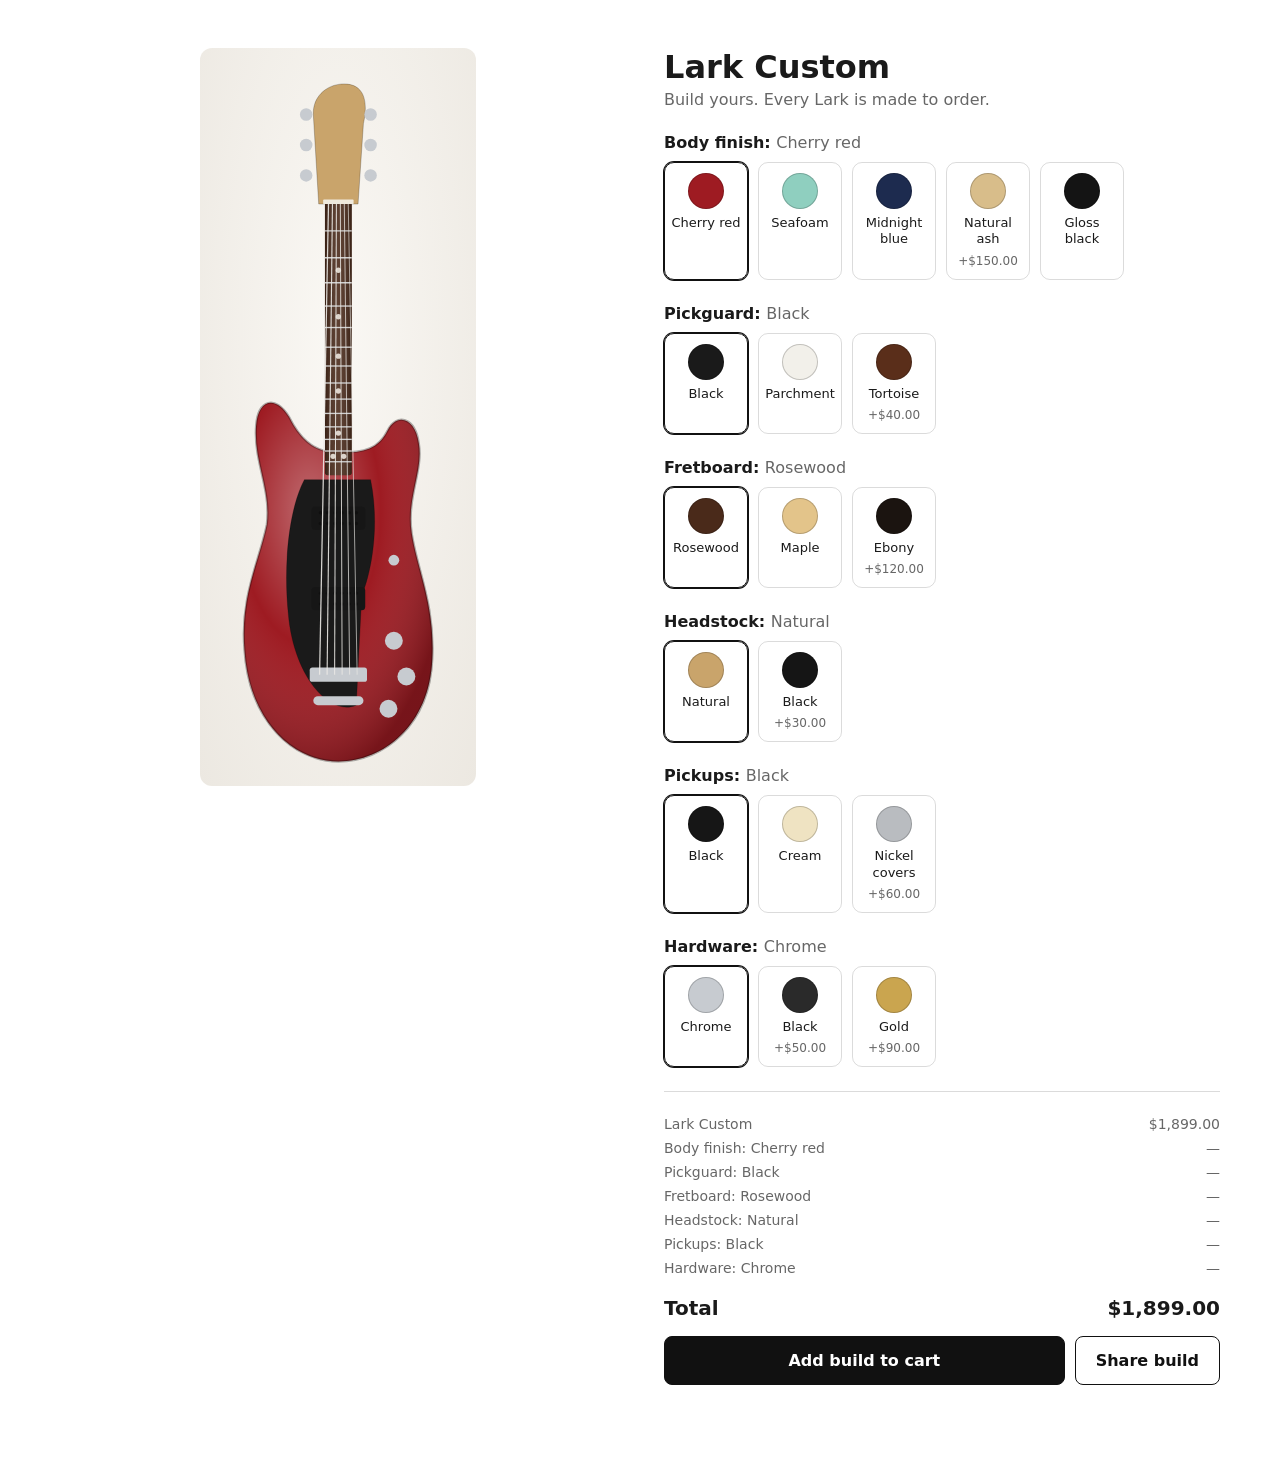
==== demo/index.html @ 150dc796 "Add Shopify custom guitar configurator section and demo Theme section with live preview, option upch" ====
<!doctype html>
<html lang="en"><head><meta charset="utf-8"><meta name="viewport" content="width=device-width, initial-scale=1">
<title>Guitar Configurator Demo</title>
<style>body{margin:0;background:#fff;color:#1a1a1a;font-family:system-ui,-apple-system,"Segoe UI",sans-serif}h2{font-size:32px}
.gc {
  --gc-text: inherit;
  --gc-muted: rgba(0, 0, 0, 0.6);
  --gc-border: rgba(0, 0, 0, 0.14);
  --gc-accent: #111;
  --gc-stage-bg: radial-gradient(ellipse at 50% 40%, #faf8f4 0%, #ece8e1 100%);
  display: grid;
  grid-template-columns: minmax(0, 1fr) minmax(0, 1fr);
  gap: 48px;
  max-width: 1200px;
  margin: 0 auto;
  padding: 48px 20px;
  color: var(--gc-text);
  box-sizing: border-box;
}
.gc *, .gc *::before, .gc *::after { box-sizing: border-box; }

/* Preview */
.gc-preview { position: sticky; top: 24px; align-self: start; }
.gc-stage {
  position: relative;
  aspect-ratio: 3 / 8;
  max-height: 82vh;
  margin: 0 auto;
  background: var(--gc-stage-bg);
  border-radius: 12px;
  overflow: hidden;
}
.gc-stage > .gc-svg,
.gc-stage > .gc-base,
.gc-layers,
.gc-layers img {
  position: absolute;
  inset: 0;
  width: 100%;
  height: 100%;
}
.gc-stage > .gc-svg { padding: 4% 0; }
.gc-stage > .gc-base, .gc-layers img { object-fit: contain; }
.gc-svg [data-slot] { transition: fill 0.25s ease; }

/* Options */
.gc-title { margin: 0 0 4px; }
.gc-subtitle { margin: 0 0 24px; color: var(--gc-muted); }
.gc-group { border: 0; padding: 0; margin: 0 0 24px; }
.gc-group-name { font-weight: 600; margin-bottom: 10px; padding: 0; }
.gc-group-current { font-weight: 400; color: var(--gc-muted); }
.gc-choices { display: flex; flex-wrap: wrap; gap: 10px; }
.gc-choice {
  display: flex;
  flex-direction: column;
  align-items: center;
  gap: 6px;
  width: 84px;
  padding: 10px 6px;
  border: 1px solid var(--gc-border);
  border-radius: 10px;
  cursor: pointer;
  text-align: center;
  font-size: 13px;
  line-height: 1.25;
  transition: border-color 0.15s, box-shadow 0.15s;
}
.gc-choice:hover { border-color: rgba(0, 0, 0, 0.35); }
.gc-choice:has(input:checked) { border-color: var(--gc-accent); box-shadow: 0 0 0 1px var(--gc-accent); }
.gc-choice:has(input:focus-visible) { outline: 2px solid var(--gc-accent); outline-offset: 2px; }
.gc-swatch {
  width: 36px;
  height: 36px;
  border-radius: 50%;
  border: 1px solid rgba(0, 0, 0, 0.2);
  background-size: cover;
  background-position: center;
}
.gc-swatch--empty { display: none; }
.gc-choice-price { color: var(--gc-muted); font-size: 12px; }
.gc-visually-hidden {
  position: absolute !important;
  width: 1px; height: 1px;
  overflow: hidden;
  clip: rect(0 0 0 0);
  white-space: nowrap;
}

/* Summary */
.gc-summary { border-top: 1px solid var(--gc-border); padding-top: 20px; margin-top: 8px; }
.gc-summary ul { list-style: none; margin: 0 0 16px; padding: 0; font-size: 14px; }
.gc-summary li { display: flex; justify-content: space-between; gap: 12px; padding: 4px 0; color: var(--gc-muted); }
.gc-total { display: flex; justify-content: space-between; font-size: 20px; font-weight: 600; margin-bottom: 16px; }
.gc-actions { display: flex; gap: 10px; flex-wrap: wrap; }
.gc-actions .button { flex: 1 1 auto; }
.gc-btn {
  flex: 1 1 auto;
  padding: 14px 20px;
  border-radius: 8px;
  border: 1px solid var(--gc-accent);
  background: var(--gc-accent);
  color: #fff;
  font: inherit;
  font-weight: 600;
  cursor: pointer;
}
.gc-btn[disabled] { opacity: 0.5; cursor: not-allowed; }
.gc-btn--secondary { flex: 0 0 auto; background: transparent; color: var(--gc-accent); }
.gc-message { min-height: 1.4em; margin: 12px 0 0; font-size: 14px; color: var(--gc-muted); }
.gc-message--error { color: #b00020; }

@media (max-width: 800px) {
  .gc { grid-template-columns: 1fr; gap: 24px; padding: 24px 16px; }
  .gc-preview { position: static; }
  .gc-stage { max-height: 55vh; }
  .gc-choice { width: calc(25% - 8px); min-width: 72px; }
}
</style></head><body>
<section class="gc" data-guitar-configurator data-demo>
  <div class="gc-preview"><div class="gc-stage" data-gc-stage><div class="gc-layers" data-gc-layers></div></div></div>
  <div class="gc-panel">
    <h2 class="gc-title">Lark Custom</h2>
    <p class="gc-subtitle">Build yours. Every Lark is made to order.</p>
    <div data-gc-options></div>
    <div class="gc-summary">
      <ul data-gc-summary></ul>
      <div class="gc-total"><span>Total</span><span data-gc-total></span></div>
      <div class="gc-actions"><button type="button" class="gc-btn" data-gc-add>Add build to cart</button>
      <button type="button" class="gc-btn gc-btn--secondary" data-gc-share>Share build</button></div>
      <p class="gc-message" data-gc-message role="status" aria-live="polite"></p>
    </div>
  </div>
  <script type="application/json" data-configurator-config>{"sectionId":"demo","currency":"USD","locale":"en-US","baseImage":false,"product":{"title":"Lark Custom","variantId":1,"price":189900},"choices":[{"group":"Body finish","slot":"body","label":"Cherry red","swatch":"#9e1b22","thumb":null,"image":null,"upchargeVariantId":null,"upchargePrice":0,"isDefault":true},{"group":"Body finish","slot":"body","label":"Seafoam","swatch":"#8fcfbf","thumb":null,"image":null,"upchargeVariantId":null,"upchargePrice":0,"isDefault":false},{"group":"Body finish","slot":"body","label":"Midnight blue","swatch":"#1d2b4f","thumb":null,"image":null,"upchargeVariantId":null,"upchargePrice":0,"isDefault":false},{"group":"Body finish","slot":"body","label":"Natural ash","swatch":"#d8bd8a","thumb":null,"image":null,"upchargeVariantId":1,"upchargePrice":15000,"isDefault":false},{"group":"Body finish","slot":"body","label":"Gloss black","swatch":"#141414","thumb":null,"image":null,"upchargeVariantId":null,"upchargePrice":0,"isDefault":false},{"group":"Pickguard","slot":"pickguard","label":"Black","swatch":"#1a1a1a","thumb":null,"image":null,"upchargeVariantId":null,"upchargePrice":0,"isDefault":true},{"group":"Pickguard","slot":"pickguard","label":"Parchment","swatch":"#f2f0ea","thumb":null,"image":null,"upchargeVariantId":null,"upchargePrice":0,"isDefault":false},{"group":"Pickguard","slot":"pickguard","label":"Tortoise","swatch":"#5a2e1a","thumb":null,"image":null,"upchargeVariantId":1,"upchargePrice":4000,"isDefault":false},{"group":"Fretboard","slot":"fretboard","label":"Rosewood","swatch":"#4a2a1a","thumb":null,"image":null,"upchargeVariantId":null,"upchargePrice":0,"isDefault":true},{"group":"Fretboard","slot":"fretboard","label":"Maple","swatch":"#e3c48a","thumb":null,"image":null,"upchargeVariantId":null,"upchargePrice":0,"isDefault":false},{"group":"Fretboard","slot":"fretboard","label":"Ebony","swatch":"#1b1410","thumb":null,"image":null,"upchargeVariantId":1,"upchargePrice":12000,"isDefault":false},{"group":"Headstock","slot":"headstock","label":"Natural","swatch":"#c9a46b","thumb":null,"image":null,"upchargeVariantId":null,"upchargePrice":0,"isDefault":true},{"group":"Headstock","slot":"headstock","label":"Black","swatch":"#151515","thumb":null,"image":null,"upchargeVariantId":1,"upchargePrice":3000,"isDefault":false},{"group":"Pickups","slot":"pickups","label":"Black","swatch":"#161616","thumb":null,"image":null,"upchargeVariantId":null,"upchargePrice":0,"isDefault":true},{"group":"Pickups","slot":"pickups","label":"Cream","swatch":"#efe3c2","thumb":null,"image":null,"upchargeVariantId":null,"upchargePrice":0,"isDefault":false},{"group":"Pickups","slot":"pickups","label":"Nickel covers","swatch":"#b9bcc0","thumb":null,"image":null,"upchargeVariantId":1,"upchargePrice":6000,"isDefault":false},{"group":"Hardware","slot":"hardware","label":"Chrome","swatch":"#c7cbd0","thumb":null,"image":null,"upchargeVariantId":null,"upchargePrice":0,"isDefault":true},{"group":"Hardware","slot":"hardware","label":"Black","swatch":"#2a2a2a","thumb":null,"image":null,"upchargeVariantId":1,"upchargePrice":5000,"isDefault":false},{"group":"Hardware","slot":"hardware","label":"Gold","swatch":"#caa54f","thumb":null,"image":null,"upchargeVariantId":1,"upchargePrice":9000,"isDefault":false}]}</script>
</section>
<script>/*
 * Guitar Configurator for Shopify
 * Reads its options from the JSON rendered by sections/guitar-configurator.liquid,
 * shows a live preview, and adds the build (plus any upcharge items) to the cart.
 */
(function () {
  'use strict';

  // Drawing order for preview layers (first = bottom).
  var SLOT_ORDER = ['body', 'pickguard', 'fretboard', 'headstock', 'pickups', 'hardware'];

  function slug(s) {
    return String(s || '').toLowerCase().trim().replace(/[^a-z0-9]+/g, '-').replace(/^-|-$/g, '');
  }

  function el(tag, attrs, children) {
    var node = document.createElement(tag);
    Object.keys(attrs || {}).forEach(function (k) {
      if (k === 'text') node.textContent = attrs[k];
      else if (k === 'html') node.innerHTML = attrs[k];
      else node.setAttribute(k, attrs[k]);
    });
    (children || []).forEach(function (c) { if (c) node.appendChild(c); });
    return node;
  }

  // Placeholder guitar drawing. Every recolourable part has data-slot="...".
  // Replace with real photo layers by adding images to choices in the theme editor.
  function guitarSVG() {
    var frets = [192, 222, 250, 276, 300, 322, 343, 362, 380, 396, 411, 425, 438, 450];
    var fretLines = frets.map(function (y) {
      return '<line x1="135" x2="165" y1="' + y + '" y2="' + y + '" stroke="#cfcfcf" stroke-width="1.5"/>';
    }).join('');
    var inlays = [236, 288, 332, 371, 418].map(function (y) {
      return '<circle cx="150" cy="' + y + '" r="3" fill="#f3efe6" opacity=".85"/>';
    }).join('') + '<circle cx="144" cy="444" r="3" fill="#f3efe6" opacity=".85"/><circle cx="156" cy="444" r="3" fill="#f3efe6" opacity=".85"/>';
    var strings = [0, 1, 2, 3, 4, 5].map(function (i) {
      var x1 = 139 + i * 4.4, x2 = 129 + i * 8.4;
      return '<line x1="' + x1 + '" y1="160" x2="' + x2 + '" y2="688" stroke="#eceae6" stroke-width="' + (1.4 - i * 0.12) + '" opacity=".9"/>';
    }).join('');
    var body = 'M150,440 C120,440 105,420 95,400 C80,375 60,380 58,410 C55,450 75,480 70,520 C62,560 40,600 45,660 C50,740 100,785 150,785 C200,785 252,745 255,670 C258,610 238,570 232,530 C226,490 245,460 240,430 C236,400 215,395 205,415 C195,435 180,440 150,440 Z';

    return '' +
      '<svg class="gc-svg" viewBox="0 0 300 800" xmlns="http://www.w3.org/2000/svg" role="img" aria-label="Guitar preview">' +
      '<defs>' +
      '<radialGradient id="gc-sheen" cx="35%" cy="30%" r="75%"><stop offset="0" stop-color="#fff" stop-opacity=".35"/><stop offset=".5" stop-color="#fff" stop-opacity="0"/><stop offset="1" stop-color="#000" stop-opacity=".25"/></radialGradient>' +
      '<linearGradient id="gc-neck-sheen" x1="0" x2="1"><stop offset="0" stop-color="#000" stop-opacity=".25"/><stop offset=".5" stop-color="#fff" stop-opacity=".1"/><stop offset="1" stop-color="#000" stop-opacity=".25"/></linearGradient>' +
      '</defs>' +
      // Body
      '<path data-slot="body" d="' + body + '" fill="#9e1b22"/>' +
      '<path d="' + body + '" fill="url(#gc-sheen)"/>' +
      '<path d="' + body + '" fill="none" stroke="#000" stroke-opacity=".3" stroke-width="2.5"/>' +
      // Pickguard
      '<path data-slot="pickguard" d="M112,470 C96,500 88,560 94,620 C100,690 140,735 170,722 L176,600 C188,570 196,520 186,470 Z" fill="#1a1a1a" stroke="#000" stroke-opacity=".25"/>' +
      // Headstock + tuners
      '<path data-slot="headstock" d="M128,162 L122,62 C121,40 140,26 160,28 C180,30 183,50 178,72 L172,162 Z" fill="#c9a46b" stroke="#000" stroke-opacity=".25"/>' +
      '<g data-slot="hardware" fill="#c7cbd0">' +
      '<circle cx="114" cy="62" r="7"/><circle cx="114" cy="96" r="7"/><circle cx="114" cy="130" r="7"/>' +
      '<circle cx="186" cy="62" r="7"/><circle cx="186" cy="96" r="7"/><circle cx="186" cy="130" r="7"/>' +
      '</g>' +
      // Neck / fretboard
      '<rect data-slot="fretboard" x="135" y="160" width="30" height="305" rx="3" fill="#4a2a1a"/>' +
      '<rect x="135" y="160" width="30" height="305" rx="3" fill="url(#gc-neck-sheen)"/>' +
      fretLines + inlays +
      '<rect x="133" y="157" width="34" height="5" rx="1" fill="#efe9dc"/>' +
      // Pickups
      '<rect data-slot="pickups" x="120" y="500" width="60" height="26" rx="4" fill="#161616"/>' +
      '<rect data-slot="pickups" x="120" y="590" width="60" height="26" rx="4" fill="#161616"/>' +
      '<g fill="#000" fill-opacity=".3">' +
      [0, 1, 2, 3, 4, 5].map(function (i) {
        var x = 130 + i * 8;
        return '<circle cx="' + x + '" cy="507" r="2"/><circle cx="' + x + '" cy="519" r="2"/><circle cx="' + x + '" cy="597" r="2"/><circle cx="' + x + '" cy="609" r="2"/>';
      }).join('') +
      '</g>' +
      // Bridge, tailpiece, knobs, switch
      '<g data-slot="hardware" fill="#c7cbd0">' +
      '<rect x="118" y="680" width="64" height="16" rx="3"/>' +
      '<rect x="122" y="712" width="56" height="10" rx="5"/>' +
      '<circle cx="212" cy="650" r="10"/><circle cx="226" cy="690" r="10"/><circle cx="206" cy="726" r="10"/>' +
      '<circle cx="212" cy="560" r="6"/>' +
      '</g>' +
      strings +
      '</svg>';
  }

  function Configurator(root) {
    this.root = root;
    this.cfg = JSON.parse(root.querySelector('[data-configurator-config]').textContent);
    this.groups = this.groupChoices(this.cfg.choices || []);
    this.selection = {};
    this.fmt = new Intl.NumberFormat(this.cfg.locale || undefined, {
      style: 'currency',
      currency: this.cfg.currency || 'USD'
    });
    this.build();
    this.applyInitialSelection();
    this.render();
  }

  Configurator.prototype.money = function (cents) {
    return this.fmt.format((cents || 0) / 100);
  };

  Configurator.prototype.groupChoices = function (choices) {
    var groups = [];
    var byKey = {};
    choices.forEach(function (c) {
      var gkey = slug(c.group) || 'options';
      if (!byKey[gkey]) {
        byKey[gkey] = { key: gkey, name: c.group || 'Options', choices: [] };
        groups.push(byKey[gkey]);
      }
      c.key = slug(c.label);
      c.groupKey = gkey;
      byKey[gkey].choices.push(c);
    });
    return groups;
  };

  Configurator.prototype.build = function () {
    var self = this;
    var root = this.root;
    var uid = this.cfg.sectionId || Math.random().toString(36).slice(2);

    // Preview
    this.stage = root.querySelector('[data-gc-stage]');
    if (!this.cfg.baseImage) {
      this.stage.insertAdjacentHTML('afterbegin', guitarSVG());
    }
    this.layers = root.querySelector('[data-gc-layers]');

    // Option groups
    var optionsEl = root.querySelector('[data-gc-options]');
    this.groups.forEach(function (g) {
      var current = el('span', { class: 'gc-group-current' });
      var list = el('div', { class: 'gc-choices' });
      g.choices.forEach(function (c) {
        var input = el('input', {
          type: 'radio',
          class: 'gc-visually-hidden',
          name: 'gc-' + uid + '-' + g.key,
          value: c.key
        });
        input.addEventListener('change', function () {
          self.selection[g.key] = c;
          self.render();
        });
        var swatch = el('span', { class: 'gc-swatch', 'aria-hidden': 'true' });
        if (c.thumb) swatch.style.backgroundImage = 'url("' + c.thumb + '")';
        else if (c.swatch) swatch.style.backgroundColor = c.swatch;
        else swatch.classList.add('gc-swatch--empty');
        var price = c.upchargePrice > 0 ? el('span', { class: 'gc-choice-price', text: '+' + self.money(c.upchargePrice) }) : null;
        list.appendChild(el('label', { class: 'gc-choice' }, [
          input, swatch, el('span', { class: 'gc-choice-label', text: c.label }), price
        ]));
      });
      g.currentEl = current;
      g.listEl = list;
      optionsEl.appendChild(el('fieldset', { class: 'gc-group' }, [
        el('legend', { class: 'gc-group-name' }, [document.createTextNode(g.name + ': '), current]),
        list
      ]));
    });

    this.summaryEl = root.querySelector('[data-gc-summary]');
    this.totalEl = root.querySelector('[data-gc-total]');
    this.messageEl = root.querySelector('[data-gc-message]');
    this.addBtn = root.querySelector('[data-gc-add]');
    this.shareBtn = root.querySelector('[data-gc-share]');

    if (!this.cfg.product || !this.cfg.product.variantId) {
      this.addBtn.disabled = true;
      this.showMessage('Choose a base product for this section in the theme editor.', true);
    }

    this.addBtn.addEventListener('click', function () { self.addToCart(); });
    if (this.shareBtn) this.shareBtn.addEventListener('click', function () { self.share(); });
  };

  Configurator.prototype.applyInitialSelection = function () {
    var params = new URLSearchParams(window.location.search);
    var self = this;
    this.groups.forEach(function (g) {
      var fromUrl = params.get(g.key);
      var pick = g.choices.filter(function (c) { return c.key === fromUrl; })[0] ||
        g.choices.filter(function (c) { return c.isDefault; })[0] ||
        g.choices[0];
      self.selection[g.key] = pick;
    });
  };

  Configurator.prototype.selected = function () {
    var self = this;
    return this.groups.map(function (g) { return { group: g, choice: self.selection[g.key] }; });
  };

  Configurator.prototype.total = function () {
    return this.selected().reduce(function (sum, s) {
      return sum + (s.choice.upchargePrice || 0);
    }, (this.cfg.product && this.cfg.product.price) || 0);
  };

  Configurator.prototype.render = function () {
    var self = this;
    var sel = this.selected();

    // Option UI
    sel.forEach(function (s) {
      s.group.currentEl.textContent = s.choice.label;
      var input = s.group.listEl.querySelector('input[value="' + s.choice.key + '"]');
      if (input) input.checked = true;
    });

    // Preview: recolour SVG parts, or stack photo layers
    var svg = this.stage.querySelector('.gc-svg');
    var imageLayers = [];
    sel.forEach(function (s) {
      var c = s.choice;
      if (svg && c.slot) {
        svg.querySelectorAll('[data-slot="' + c.slot + '"]').forEach(function (part) {
          if (c.swatch) part.setAttribute('fill', c.swatch);
          part.style.visibility = c.image ? 'hidden' : '';
        });
      }
      if (c.image) imageLayers.push(c);
    });
    imageLayers.sort(function (a, b) {
      return SLOT_ORDER.indexOf(a.slot) - SLOT_ORDER.indexOf(b.slot);
    });
    this.layers.innerHTML = '';
    imageLayers.forEach(function (c) {
      self.layers.appendChild(el('img', { src: c.image, alt: '', loading: 'lazy' }));
    });

    // Summary + total
    this.summaryEl.innerHTML = '';
    var base = this.cfg.product || {};
    this.summaryEl.appendChild(el('li', {}, [
      el('span', { text: base.title || 'Base model' }),
      el('span', { text: this.money(base.price) })
    ]));
    sel.forEach(function (s) {
      self.summaryEl.appendChild(el('li', {}, [
        el('span', { text: s.group.name + ': ' + s.choice.label }),
        el('span', { text: s.choice.upchargePrice > 0 ? '+' + self.money(s.choice.upchargePrice) : '—' })
      ]));
    });
    this.totalEl.textContent = this.money(this.total());

    // Keep the URL shareable
    if (window.history && window.history.replaceState) {
      var params = new URLSearchParams(window.location.search);
      sel.forEach(function (s) { params.set(s.group.key, s.choice.key); });
      window.history.replaceState(null, '', window.location.pathname + '?' + params.toString() + window.location.hash);
    }
  };

  Configurator.prototype.showMessage = function (text, isError) {
    this.messageEl.textContent = text;
    this.messageEl.classList.toggle('gc-message--error', !!isError);
  };

  Configurator.prototype.addToCart = function () {
    var self = this;
    var buildId = Date.now().toString(36).toUpperCase() + Math.random().toString(36).slice(2, 6).toUpperCase();
    var sel = this.selected();

    var properties = { 'Build ID': buildId };
    sel.forEach(function (s) { properties[s.group.name] = s.choice.label; });

    var items = [{ id: this.cfg.product.variantId, quantity: 1, properties: properties }];
    sel.forEach(function (s) {
      if (s.choice.upchargeVariantId) {
        items.push({
          id: s.choice.upchargeVariantId,
          quantity: 1,
          properties: { 'Build ID': buildId, 'Option': s.group.name + ': ' + s.choice.label }
        });
      }
    });

    if (this.root.hasAttribute('data-demo')) {
      console.log('Demo mode — would POST to /cart/add.js:', JSON.stringify({ items: items }, null, 2));
      this.showMessage('Demo: build ' + buildId + ' would be added to the cart (' + items.length + ' line items, ' + this.money(this.total()) + ').');
      return;
    }

    var routeRoot = (window.Shopify && window.Shopify.routes && window.Shopify.routes.root) || '/';
    this.addBtn.disabled = true;
    this.showMessage('Adding your build…');

    fetch(routeRoot + 'cart/add.js', {
      method: 'POST',
      headers: { 'Content-Type': 'application/json', Accept: 'application/json' },
      body: JSON.stringify({ items: items })
    })
      .then(function (res) {
        return res.json().then(function (data) {
          if (!res.ok) throw new Error(data.description || data.message || 'Could not add to cart');
          return data;
        });
      })
      .then(function () {
        window.location.href = routeRoot + 'cart';
      })
      .catch(function (err) {
        self.addBtn.disabled = false;
        self.showMessage(err.message, true);
      });
  };

  Configurator.prototype.share = function () {
    var self = this;
    var url = window.location.href;
    var done = function () { self.showMessage('Link to this build copied.'); };
    if (navigator.clipboard && navigator.clipboard.writeText) {
      navigator.clipboard.writeText(url).then(done, function () { window.prompt('Copy this link:', url); });
    } else {
      window.prompt('Copy this link:', url);
    }
  };

  function init(scope) {
    (scope || document).querySelectorAll('[data-guitar-configurator]').forEach(function (root) {
      if (root.__gc) return;
      root.__gc = new Configurator(root);
    });
  }

  if (document.readyState === 'loading') document.addEventListener('DOMContentLoaded', function () { init(); });
  else init();

  // Re-initialise when the section is edited in the Shopify theme editor
  document.addEventListener('shopify:section:load', function (e) { init(e.target); });
})();
</script>
</body></html>
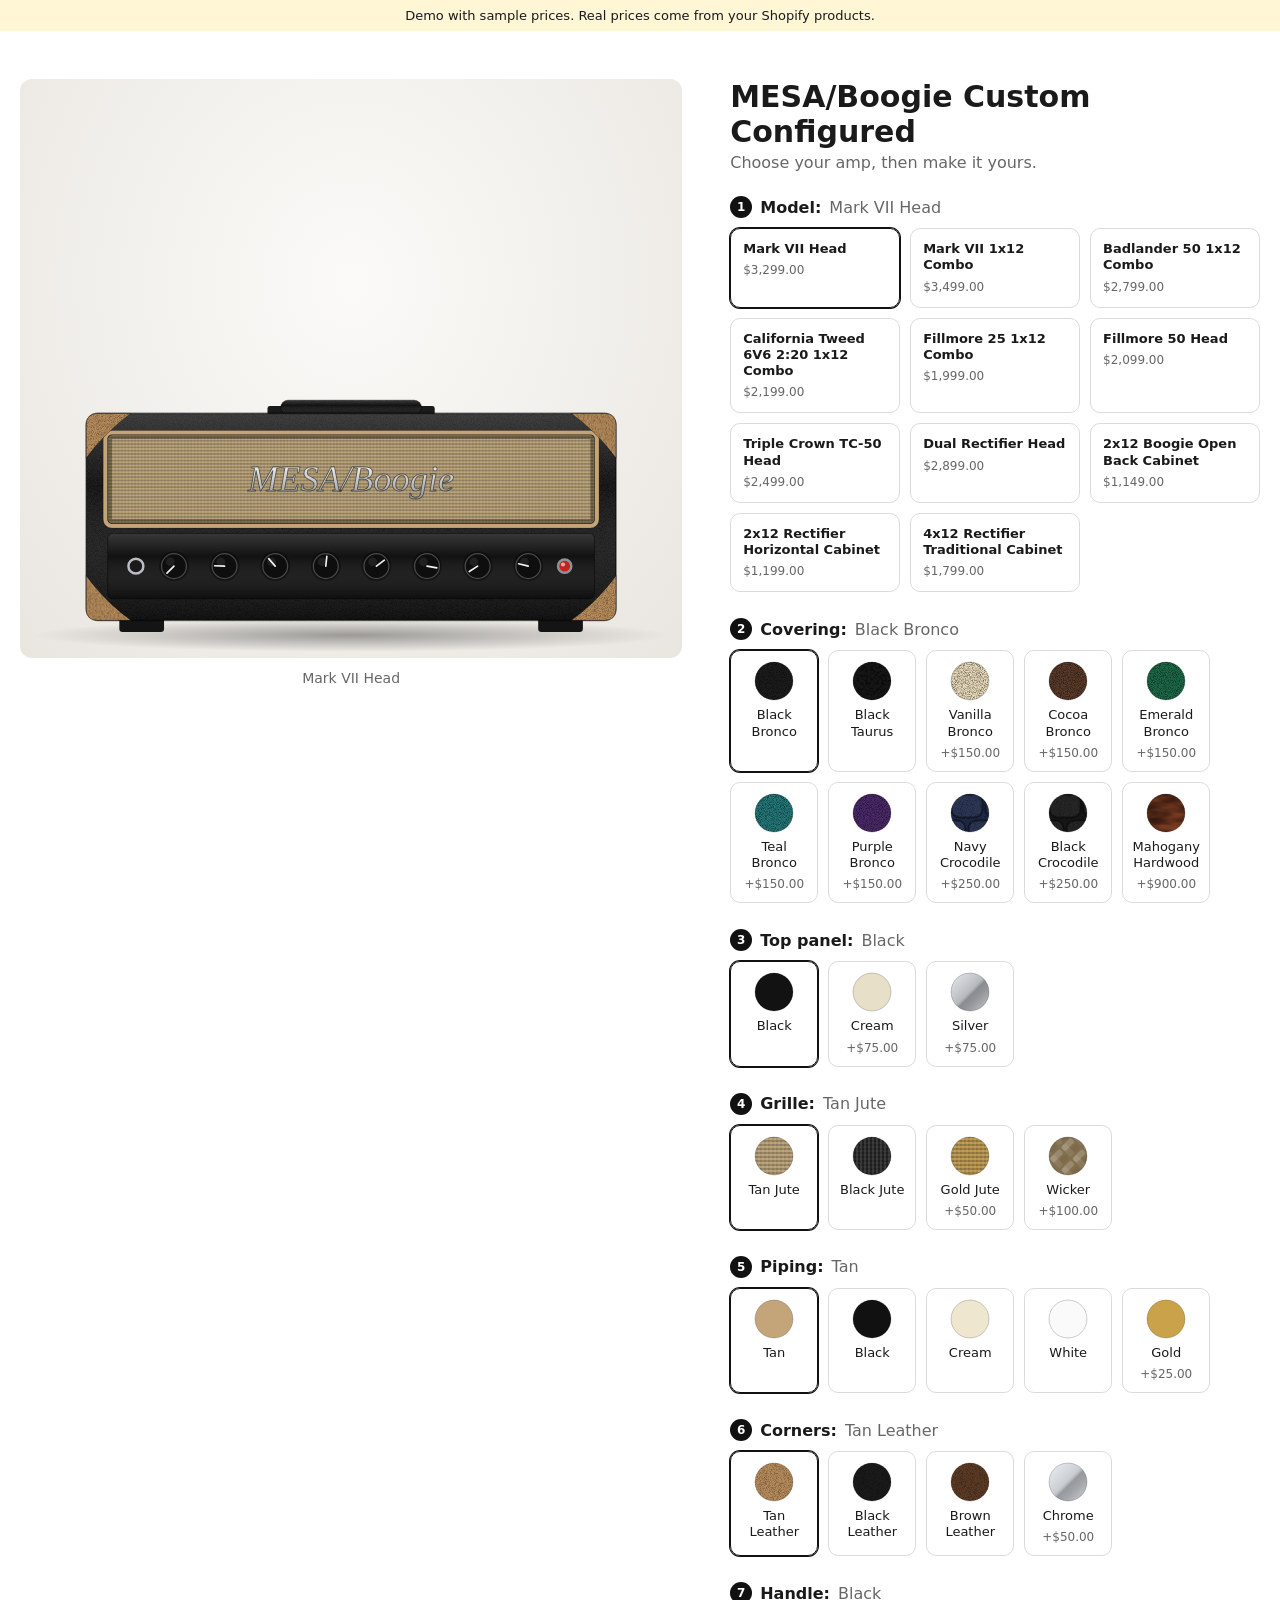
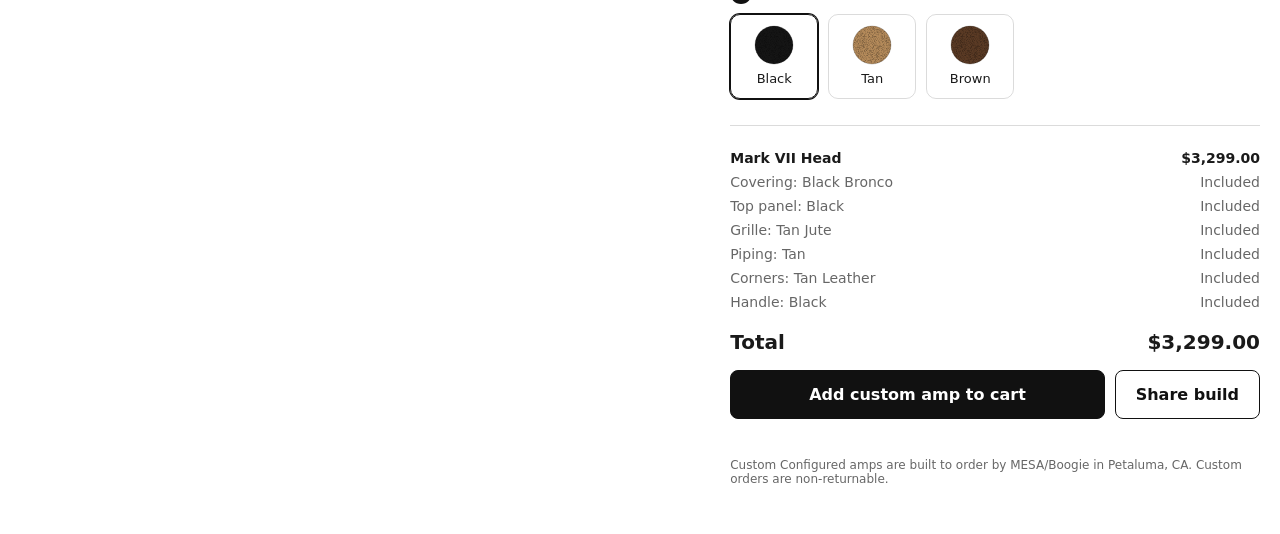
==== commit d3de127a: "Replace guitar configurator with MESA/Boogie custom amp configurator Model step (head/combo/2x12/4x1" ====
--- a/demo/index.html
+++ b/demo/index.html
@@ -1,61 +1,70 @@
 <!doctype html>
 <html lang="en"><head><meta charset="utf-8"><meta name="viewport" content="width=device-width, initial-scale=1">
-<title>Guitar Configurator Demo</title>
-<style>body{margin:0;background:#fff;color:#1a1a1a;font-family:system-ui,-apple-system,"Segoe UI",sans-serif}h2{font-size:32px}
+<title>Custom Amp Configurator Demo</title>
+<style>body{margin:0;background:#fff;color:#1a1a1a;font-family:system-ui,-apple-system,"Segoe UI",sans-serif}h2{font-size:30px}
+.demo-note{margin:0;padding:8px 16px;background:#fff6d6;font-size:13px;text-align:center}
 .gc {
-  --gc-text: inherit;
   --gc-muted: rgba(0, 0, 0, 0.6);
   --gc-border: rgba(0, 0, 0, 0.14);
   --gc-accent: #111;
-  --gc-stage-bg: radial-gradient(ellipse at 50% 40%, #faf8f4 0%, #ece8e1 100%);
+  --gc-stage-bg: radial-gradient(ellipse at 50% 35%, #fbfaf8 0%, #e9e6e0 100%);
+  position: relative;
   display: grid;
-  grid-template-columns: minmax(0, 1fr) minmax(0, 1fr);
+  grid-template-columns: minmax(0, 1.25fr) minmax(0, 1fr);
   gap: 48px;
-  max-width: 1200px;
+  max-width: 1280px;
   margin: 0 auto;
   padding: 48px 20px;
-  color: var(--gc-text);
   box-sizing: border-box;
 }
 .gc *, .gc *::before, .gc *::after { box-sizing: border-box; }
+.gc-defs { position: absolute; width: 0; height: 0; overflow: hidden; }
 
 /* Preview */
 .gc-preview { position: sticky; top: 24px; align-self: start; }
 .gc-stage {
   position: relative;
-  aspect-ratio: 3 / 8;
-  max-height: 82vh;
-  margin: 0 auto;
+  aspect-ratio: 8 / 7;
   background: var(--gc-stage-bg);
   border-radius: 12px;
   overflow: hidden;
 }
-.gc-stage > .gc-svg,
-.gc-stage > .gc-base,
-.gc-layers,
-.gc-layers img {
+.gc-svg-host, .gc-svg-host > svg, .gc-layers, .gc-layers img {
   position: absolute;
   inset: 0;
   width: 100%;
   height: 100%;
 }
-.gc-stage > .gc-svg { padding: 4% 0; }
-.gc-stage > .gc-base, .gc-layers img { object-fit: contain; }
-.gc-svg [data-slot] { transition: fill 0.25s ease; }
+.gc-layers img { object-fit: contain; }
+.gc-caption { margin: 12px 0 0; text-align: center; color: var(--gc-muted); font-size: 14px; }
 
 /* Options */
 .gc-title { margin: 0 0 4px; }
 .gc-subtitle { margin: 0 0 24px; color: var(--gc-muted); }
-.gc-group { border: 0; padding: 0; margin: 0 0 24px; }
-.gc-group-name { font-weight: 600; margin-bottom: 10px; padding: 0; }
+.gc-group { border: 0; padding: 0; margin: 0 0 26px; min-width: 0; }
+.gc-group[hidden] { display: none; }
+.gc-group-name { display: flex; align-items: center; gap: 8px; font-weight: 600; margin-bottom: 10px; padding: 0; }
+.gc-step {
+  display: inline-grid;
+  place-items: center;
+  width: 22px;
+  height: 22px;
+  border-radius: 50%;
+  background: var(--gc-accent);
+  color: #fff;
+  font-size: 12px;
+  font-weight: 600;
+}
 .gc-group-current { font-weight: 400; color: var(--gc-muted); }
 .gc-choices { display: flex; flex-wrap: wrap; gap: 10px; }
+.gc-choices--models { display: grid; grid-template-columns: repeat(auto-fill, minmax(150px, 1fr)); }
 .gc-choice {
+  position: relative;
   display: flex;
   flex-direction: column;
   align-items: center;
   gap: 6px;
-  width: 84px;
+  width: 88px;
   padding: 10px 6px;
   border: 1px solid var(--gc-border);
   border-radius: 10px;
@@ -65,34 +74,39 @@
   line-height: 1.25;
   transition: border-color 0.15s, box-shadow 0.15s;
 }
+.gc-choice--model { width: auto; align-items: flex-start; text-align: left; padding: 12px; }
+.gc-choice--model .gc-choice-label { font-weight: 600; }
+.gc-model-thumb { width: 100%; aspect-ratio: 4 / 3; object-fit: contain; }
 .gc-choice:hover { border-color: rgba(0, 0, 0, 0.35); }
 .gc-choice:has(input:checked) { border-color: var(--gc-accent); box-shadow: 0 0 0 1px var(--gc-accent); }
 .gc-choice:has(input:focus-visible) { outline: 2px solid var(--gc-accent); outline-offset: 2px; }
 .gc-swatch {
-  width: 36px;
-  height: 36px;
+  display: block;
+  width: 40px;
+  height: 40px;
   border-radius: 50%;
-  border: 1px solid rgba(0, 0, 0, 0.2);
+  overflow: hidden;
   background-size: cover;
   background-position: center;
 }
-.gc-swatch--empty { display: none; }
+.gc-swatch svg { display: block; width: 100%; height: 100%; }
 .gc-choice-price { color: var(--gc-muted); font-size: 12px; }
 .gc-visually-hidden {
   position: absolute !important;
-  width: 1px; height: 1px;
+  width: 1px;
+  height: 1px;
   overflow: hidden;
   clip: rect(0 0 0 0);
   white-space: nowrap;
 }
 
 /* Summary */
-.gc-summary { border-top: 1px solid var(--gc-border); padding-top: 20px; margin-top: 8px; }
+.gc-summary { border-top: 1px solid var(--gc-border); padding-top: 20px; }
 .gc-summary ul { list-style: none; margin: 0 0 16px; padding: 0; font-size: 14px; }
 .gc-summary li { display: flex; justify-content: space-between; gap: 12px; padding: 4px 0; color: var(--gc-muted); }
+.gc-summary li:first-child { color: inherit; font-weight: 600; }
 .gc-total { display: flex; justify-content: space-between; font-size: 20px; font-weight: 600; margin-bottom: 16px; }
 .gc-actions { display: flex; gap: 10px; flex-wrap: wrap; }
-.gc-actions .button { flex: 1 1 auto; }
 .gc-btn {
   flex: 1 1 auto;
   padding: 14px 20px;
@@ -108,45 +122,63 @@
 .gc-btn--secondary { flex: 0 0 auto; background: transparent; color: var(--gc-accent); }
 .gc-message { min-height: 1.4em; margin: 12px 0 0; font-size: 14px; color: var(--gc-muted); }
 .gc-message--error { color: #b00020; }
-
-@media (max-width: 800px) {
-  .gc { grid-template-columns: 1fr; gap: 24px; padding: 24px 16px; }
-  .gc-preview { position: static; }
-  .gc-stage { max-height: 55vh; }
+.gc-fineprint { margin: 8px 0 0; font-size: 12px; color: var(--gc-muted); }
+
+@media (max-width: 860px) {
+  .gc { grid-template-columns: 1fr; gap: 20px; padding: 16px 16px 32px; }
+  .gc-preview { position: sticky; top: 0; z-index: 2; background: #fff; padding-bottom: 8px; }
+  .gc-stage { aspect-ratio: 8 / 5.6; }
+  .gc-caption { display: none; }
   .gc-choice { width: calc(25% - 8px); min-width: 72px; }
+  .gc-choices--models { grid-template-columns: repeat(2, minmax(0, 1fr)); }
+  .gc-choice--model { width: auto; }
 }
 </style></head><body>
-<section class="gc" data-guitar-configurator data-demo>
-  <div class="gc-preview"><div class="gc-stage" data-gc-stage><div class="gc-layers" data-gc-layers></div></div></div>
+<p class="demo-note">Demo with sample prices. Real prices come from your Shopify products.</p>
+<section class="gc" data-amp-configurator data-demo>
+  <div class="gc-preview"><div class="gc-stage"><div class="gc-svg-host" data-gc-svg></div><div class="gc-layers" data-gc-layers></div></div><p class="gc-caption" data-gc-caption></p></div>
   <div class="gc-panel">
-    <h2 class="gc-title">Lark Custom</h2>
-    <p class="gc-subtitle">Build yours. Every Lark is made to order.</p>
+    <h2 class="gc-title">MESA/Boogie Custom Configured</h2>
+    <p class="gc-subtitle">Choose your amp, then make it yours.</p>
     <div data-gc-options></div>
     <div class="gc-summary">
       <ul data-gc-summary></ul>
       <div class="gc-total"><span>Total</span><span data-gc-total></span></div>
-      <div class="gc-actions"><button type="button" class="gc-btn" data-gc-add>Add build to cart</button>
+      <div class="gc-actions"><button type="button" class="gc-btn" data-gc-add>Add custom amp to cart</button>
       <button type="button" class="gc-btn gc-btn--secondary" data-gc-share>Share build</button></div>
       <p class="gc-message" data-gc-message role="status" aria-live="polite"></p>
+      <p class="gc-fineprint">Custom Configured amps are built to order by MESA/Boogie in Petaluma, CA. Custom orders are non-returnable.</p>
     </div>
   </div>
-  <script type="application/json" data-configurator-config>{"sectionId":"demo","currency":"USD","locale":"en-US","baseImage":false,"product":{"title":"Lark Custom","variantId":1,"price":189900},"choices":[{"group":"Body finish","slot":"body","label":"Cherry red","swatch":"#9e1b22","thumb":null,"image":null,"upchargeVariantId":null,"upchargePrice":0,"isDefault":true},{"group":"Body finish","slot":"body","label":"Seafoam","swatch":"#8fcfbf","thumb":null,"image":null,"upchargeVariantId":null,"upchargePrice":0,"isDefault":false},{"group":"Body finish","slot":"body","label":"Midnight blue","swatch":"#1d2b4f","thumb":null,"image":null,"upchargeVariantId":null,"upchargePrice":0,"isDefault":false},{"group":"Body finish","slot":"body","label":"Natural ash","swatch":"#d8bd8a","thumb":null,"image":null,"upchargeVariantId":1,"upchargePrice":15000,"isDefault":false},{"group":"Body finish","slot":"body","label":"Gloss black","swatch":"#141414","thumb":null,"image":null,"upchargeVariantId":null,"upchargePrice":0,"isDefault":false},{"group":"Pickguard","slot":"pickguard","label":"Black","swatch":"#1a1a1a","thumb":null,"image":null,"upchargeVariantId":null,"upchargePrice":0,"isDefault":true},{"group":"Pickguard","slot":"pickguard","label":"Parchment","swatch":"#f2f0ea","thumb":null,"image":null,"upchargeVariantId":null,"upchargePrice":0,"isDefault":false},{"group":"Pickguard","slot":"pickguard","label":"Tortoise","swatch":"#5a2e1a","thumb":null,"image":null,"upchargeVariantId":1,"upchargePrice":4000,"isDefault":false},{"group":"Fretboard","slot":"fretboard","label":"Rosewood","swatch":"#4a2a1a","thumb":null,"image":null,"upchargeVariantId":null,"upchargePrice":0,"isDefault":true},{"group":"Fretboard","slot":"fretboard","label":"Maple","swatch":"#e3c48a","thumb":null,"image":null,"upchargeVariantId":null,"upchargePrice":0,"isDefault":false},{"group":"Fretboard","slot":"fretboard","label":"Ebony","swatch":"#1b1410","thumb":null,"image":null,"upchargeVariantId":1,"upchargePrice":12000,"isDefault":false},{"group":"Headstock","slot":"headstock","label":"Natural","swatch":"#c9a46b","thumb":null,"image":null,"upchargeVariantId":null,"upchargePrice":0,"isDefault":true},{"group":"Headstock","slot":"headstock","label":"Black","swatch":"#151515","thumb":null,"image":null,"upchargeVariantId":1,"upchargePrice":3000,"isDefault":false},{"group":"Pickups","slot":"pickups","label":"Black","swatch":"#161616","thumb":null,"image":null,"upchargeVariantId":null,"upchargePrice":0,"isDefault":true},{"group":"Pickups","slot":"pickups","label":"Cream","swatch":"#efe3c2","thumb":null,"image":null,"upchargeVariantId":null,"upchargePrice":0,"isDefault":false},{"group":"Pickups","slot":"pickups","label":"Nickel covers","swatch":"#b9bcc0","thumb":null,"image":null,"upchargeVariantId":1,"upchargePrice":6000,"isDefault":false},{"group":"Hardware","slot":"hardware","label":"Chrome","swatch":"#c7cbd0","thumb":null,"image":null,"upchargeVariantId":null,"upchargePrice":0,"isDefault":true},{"group":"Hardware","slot":"hardware","label":"Black","swatch":"#2a2a2a","thumb":null,"image":null,"upchargeVariantId":1,"upchargePrice":5000,"isDefault":false},{"group":"Hardware","slot":"hardware","label":"Gold","swatch":"#caa54f","thumb":null,"image":null,"upchargeVariantId":1,"upchargePrice":9000,"isDefault":false}]}</script>
+  <script type="application/json" data-configurator-config>{"sectionId":"demo","currency":"USD","locale":"en-US","logoText":"MESA/Boogie","logoImage":null,"models":[{"label":"Mark VII Head","format":"head","variantId":101,"price":329900,"thumb":null,"image":null,"isDefault":true},{"label":"Mark VII 1x12 Combo","format":"combo","variantId":102,"price":349900,"thumb":null,"image":null,"isDefault":false},{"label":"Badlander 50 1x12 Combo","format":"combo","variantId":103,"price":279900,"thumb":null,"image":null,"isDefault":false},{"label":"California Tweed 6V6 2:20 1x12 Combo","format":"combo","variantId":104,"price":219900,"thumb":null,"image":null,"isDefault":false},{"label":"Fillmore 25 1x12 Combo","format":"combo","variantId":105,"price":199900,"thumb":null,"image":null,"isDefault":false},{"label":"Fillmore 50 Head","format":"head","variantId":106,"price":209900,"thumb":null,"image":null,"isDefault":false},{"label":"Triple Crown TC-50 Head","format":"head","variantId":107,"price":249900,"thumb":null,"image":null,"isDefault":false},{"label":"Dual Rectifier Head","format":"head","variantId":108,"price":289900,"thumb":null,"image":null,"isDefault":false},{"label":"2x12 Boogie Open Back Cabinet","format":"cab212","variantId":109,"price":114900,"thumb":null,"image":null,"isDefault":false},{"label":"2x12 Rectifier Horizontal Cabinet","format":"cab212","variantId":110,"price":119900,"thumb":null,"image":null,"isDefault":false},{"label":"4x12 Rectifier Traditional Cabinet","format":"cab412","variantId":111,"price":179900,"thumb":null,"image":null,"isDefault":false}],"choices":[{"group":"Covering","slot":"covering","label":"Black Bronco","swatch":"#1c1c1c","texture":"bronco","thumb":null,"image":null,"upchargeVariantId":null,"upchargePrice":0,"isDefault":true},{"group":"Covering","slot":"covering","label":"Black Taurus","swatch":"#161616","texture":"taurus","thumb":null,"image":null,"upchargeVariantId":null,"upchargePrice":0,"isDefault":false},{"group":"Covering","slot":"covering","label":"Vanilla Bronco","swatch":"#e9dcbc","texture":"bronco","thumb":null,"image":null,"upchargeVariantId":112,"upchargePrice":15000,"isDefault":false},{"group":"Covering","slot":"covering","label":"Cocoa Bronco","swatch":"#5a3b2a","texture":"bronco","thumb":null,"image":null,"upchargeVariantId":113,"upchargePrice":15000,"isDefault":false},{"group":"Covering","slot":"covering","label":"Emerald Bronco","swatch":"#1d6a48","texture":"bronco","thumb":null,"image":null,"upchargeVariantId":114,"upchargePrice":15000,"isDefault":false},{"group":"Covering","slot":"covering","label":"Teal Bronco","swatch":"#24797a","texture":"bronco","thumb":null,"image":null,"upchargeVariantId":115,"upchargePrice":15000,"isDefault":false},{"group":"Covering","slot":"covering","label":"Purple Bronco","swatch":"#4b2a6b","texture":"bronco","thumb":null,"image":null,"upchargeVariantId":116,"upchargePrice":15000,"isDefault":false},{"group":"Covering","slot":"covering","label":"Navy Crocodile","swatch":"#1f2a4a","texture":"croc","thumb":null,"image":null,"upchargeVariantId":117,"upchargePrice":25000,"isDefault":false},{"group":"Covering","slot":"covering","label":"Black Crocodile","swatch":"#181818","texture":"croc","thumb":null,"image":null,"upchargeVariantId":118,"upchargePrice":25000,"isDefault":false},{"group":"Covering","slot":"covering","label":"Mahogany Hardwood","swatch":"#7a3b22","texture":"wood","thumb":null,"image":null,"upchargeVariantId":119,"upchargePrice":90000,"isDefault":false},{"group":"Top panel","slot":"panel","label":"Black","swatch":"#121212","texture":"none","thumb":null,"image":null,"upchargeVariantId":null,"upchargePrice":0,"isDefault":true},{"group":"Top panel","slot":"panel","label":"Cream","swatch":"#e8dfc8","texture":"none","thumb":null,"image":null,"upchargeVariantId":120,"upchargePrice":7500,"isDefault":false},{"group":"Top panel","slot":"panel","label":"Silver","swatch":"#b7bbc0","texture":"metal","thumb":null,"image":null,"upchargeVariantId":121,"upchargePrice":7500,"isDefault":false},{"group":"Grille","slot":"grille","label":"Tan Jute","swatch":"#b39c72","texture":"jute","thumb":null,"image":null,"upchargeVariantId":null,"upchargePrice":0,"isDefault":true},{"group":"Grille","slot":"grille","label":"Black Jute","swatch":"#262626","texture":"jute","thumb":null,"image":null,"upchargeVariantId":null,"upchargePrice":0,"isDefault":false},{"group":"Grille","slot":"grille","label":"Gold Jute","swatch":"#b8934a","texture":"jute","thumb":null,"image":null,"upchargeVariantId":122,"upchargePrice":5000,"isDefault":false},{"group":"Grille","slot":"grille","label":"Wicker","swatch":"#c9ab78","texture":"wicker","thumb":null,"image":null,"upchargeVariantId":123,"upchargePrice":10000,"isDefault":false},{"group":"Piping","slot":"piping","label":"Tan","swatch":"#c4a57a","texture":"none","thumb":null,"image":null,"upchargeVariantId":null,"upchargePrice":0,"isDefault":true},{"group":"Piping","slot":"piping","label":"Black","swatch":"#111111","texture":"none","thumb":null,"image":null,"upchargeVariantId":null,"upchargePrice":0,"isDefault":false},{"group":"Piping","slot":"piping","label":"Cream","swatch":"#efe6cf","texture":"none","thumb":null,"image":null,"upchargeVariantId":null,"upchargePrice":0,"isDefault":false},{"group":"Piping","slot":"piping","label":"White","swatch":"#fafafa","texture":"none","thumb":null,"image":null,"upchargeVariantId":null,"upchargePrice":0,"isDefault":false},{"group":"Piping","slot":"piping","label":"Gold","swatch":"#c9a24a","texture":"none","thumb":null,"image":null,"upchargeVariantId":124,"upchargePrice":2500,"isDefault":false},{"group":"Corners","slot":"corners","label":"Tan Leather","swatch":"#b48a5a","texture":"leather","thumb":null,"image":null,"upchargeVariantId":null,"upchargePrice":0,"isDefault":true},{"group":"Corners","slot":"corners","label":"Black Leather","swatch":"#1a1a1a","texture":"leather","thumb":null,"image":null,"upchargeVariantId":null,"upchargePrice":0,"isDefault":false},{"group":"Corners","slot":"corners","label":"Brown Leather","swatch":"#5a3a24","texture":"leather","thumb":null,"image":null,"upchargeVariantId":null,"upchargePrice":0,"isDefault":false},{"group":"Corners","slot":"corners","label":"Chrome","swatch":"#c9cdd2","texture":"metal","thumb":null,"image":null,"upchargeVariantId":125,"upchargePrice":5000,"isDefault":false},{"group":"Handle","slot":"handle","label":"Black","swatch":"#151515","texture":"leather","thumb":null,"image":null,"upchargeVariantId":null,"upchargePrice":0,"isDefault":true},{"group":"Handle","slot":"handle","label":"Tan","swatch":"#b48a5a","texture":"leather","thumb":null,"image":null,"upchargeVariantId":null,"upchargePrice":0,"isDefault":false},{"group":"Handle","slot":"handle","label":"Brown","swatch":"#5a3a24","texture":"leather","thumb":null,"image":null,"upchargeVariantId":null,"upchargePrice":0,"isDefault":false}]}</script>
 </section>
 <script>/*
- * Guitar Configurator for Shopify
- * Reads its options from the JSON rendered by sections/guitar-configurator.liquid,
- * shows a live preview, and adds the build (plus any upcharge items) to the cart.
+ * MESA/Boogie Custom Amp Configurator for Shopify
+ * Reads options from the JSON rendered by sections/amp-configurator.liquid,
+ * draws a live preview of the amp, and adds the build (plus upcharge items) to the cart.
  */
 (function () {
   'use strict';
 
-  // Drawing order for preview layers (first = bottom).
-  var SLOT_ORDER = ['body', 'pickguard', 'fretboard', 'headstock', 'pickups', 'hardware'];
-
+  // Cabinet shapes. w/h are in SVG units (viewBox 800 x 700).
+  var FORMATS = {
+    head:   { w: 640, h: 250, panel: 'bottom', knobs: 8, handle: true,  logoSize: 44 },
+    combo:  { w: 520, h: 470, panel: 'top',    knobs: 7, handle: true,  logoSize: 54 },
+    cab212: { w: 660, h: 390, panel: null,     knobs: 0, handle: true,  logoSize: 60 },
+    cab412: { w: 560, h: 560, panel: null,     knobs: 0, handle: false, logoSize: 62 }
+  };
+  var VB_W = 800, VB_H = 700, FLOOR = 668;
+  var SLOT_ORDER = ['covering', 'panel', 'grille', 'piping', 'corners', 'handle', 'other'];
+
+  // ---------- helpers ----------
   function slug(s) {
     return String(s || '').toLowerCase().trim().replace(/[^a-z0-9]+/g, '-').replace(/^-|-$/g, '');
   }
-
+  function esc(s) {
+    return String(s == null ? '' : s).replace(/[&<>"']/g, function (c) {
+      return { '&': '&amp;', '<': '&lt;', '>': '&gt;', '"': '&quot;', "'": '&#39;' }[c];
+    });
+  }
   function el(tag, attrs, children) {
     var node = document.createElement(tag);
     Object.keys(attrs || {}).forEach(function (k) {
@@ -157,75 +189,205 @@
     (children || []).forEach(function (c) { if (c) node.appendChild(c); });
     return node;
   }
-
-  // Placeholder guitar drawing. Every recolourable part has data-slot="...".
-  // Replace with real photo layers by adding images to choices in the theme editor.
-  function guitarSVG() {
-    var frets = [192, 222, 250, 276, 300, 322, 343, 362, 380, 396, 411, 425, 438, 450];
-    var fretLines = frets.map(function (y) {
-      return '<line x1="135" x2="165" y1="' + y + '" y2="' + y + '" stroke="#cfcfcf" stroke-width="1.5"/>';
-    }).join('');
-    var inlays = [236, 288, 332, 371, 418].map(function (y) {
-      return '<circle cx="150" cy="' + y + '" r="3" fill="#f3efe6" opacity=".85"/>';
-    }).join('') + '<circle cx="144" cy="444" r="3" fill="#f3efe6" opacity=".85"/><circle cx="156" cy="444" r="3" fill="#f3efe6" opacity=".85"/>';
-    var strings = [0, 1, 2, 3, 4, 5].map(function (i) {
-      var x1 = 139 + i * 4.4, x2 = 129 + i * 8.4;
-      return '<line x1="' + x1 + '" y1="160" x2="' + x2 + '" y2="688" stroke="#eceae6" stroke-width="' + (1.4 - i * 0.12) + '" opacity=".9"/>';
-    }).join('');
-    var body = 'M150,440 C120,440 105,420 95,400 C80,375 60,380 58,410 C55,450 75,480 70,520 C62,560 40,600 45,660 C50,740 100,785 150,785 C200,785 252,745 255,670 C258,610 238,570 232,530 C226,490 245,460 240,430 C236,400 215,395 205,415 C195,435 180,440 150,440 Z';
-
-    return '' +
-      '<svg class="gc-svg" viewBox="0 0 300 800" xmlns="http://www.w3.org/2000/svg" role="img" aria-label="Guitar preview">' +
-      '<defs>' +
-      '<radialGradient id="gc-sheen" cx="35%" cy="30%" r="75%"><stop offset="0" stop-color="#fff" stop-opacity=".35"/><stop offset=".5" stop-color="#fff" stop-opacity="0"/><stop offset="1" stop-color="#000" stop-opacity=".25"/></radialGradient>' +
-      '<linearGradient id="gc-neck-sheen" x1="0" x2="1"><stop offset="0" stop-color="#000" stop-opacity=".25"/><stop offset=".5" stop-color="#fff" stop-opacity=".1"/><stop offset="1" stop-color="#000" stop-opacity=".25"/></linearGradient>' +
-      '</defs>' +
-      // Body
-      '<path data-slot="body" d="' + body + '" fill="#9e1b22"/>' +
-      '<path d="' + body + '" fill="url(#gc-sheen)"/>' +
-      '<path d="' + body + '" fill="none" stroke="#000" stroke-opacity=".3" stroke-width="2.5"/>' +
-      // Pickguard
-      '<path data-slot="pickguard" d="M112,470 C96,500 88,560 94,620 C100,690 140,735 170,722 L176,600 C188,570 196,520 186,470 Z" fill="#1a1a1a" stroke="#000" stroke-opacity=".25"/>' +
-      // Headstock + tuners
-      '<path data-slot="headstock" d="M128,162 L122,62 C121,40 140,26 160,28 C180,30 183,50 178,72 L172,162 Z" fill="#c9a46b" stroke="#000" stroke-opacity=".25"/>' +
-      '<g data-slot="hardware" fill="#c7cbd0">' +
-      '<circle cx="114" cy="62" r="7"/><circle cx="114" cy="96" r="7"/><circle cx="114" cy="130" r="7"/>' +
-      '<circle cx="186" cy="62" r="7"/><circle cx="186" cy="96" r="7"/><circle cx="186" cy="130" r="7"/>' +
-      '</g>' +
-      // Neck / fretboard
-      '<rect data-slot="fretboard" x="135" y="160" width="30" height="305" rx="3" fill="#4a2a1a"/>' +
-      '<rect x="135" y="160" width="30" height="305" rx="3" fill="url(#gc-neck-sheen)"/>' +
-      fretLines + inlays +
-      '<rect x="133" y="157" width="34" height="5" rx="1" fill="#efe9dc"/>' +
-      // Pickups
-      '<rect data-slot="pickups" x="120" y="500" width="60" height="26" rx="4" fill="#161616"/>' +
-      '<rect data-slot="pickups" x="120" y="590" width="60" height="26" rx="4" fill="#161616"/>' +
-      '<g fill="#000" fill-opacity=".3">' +
-      [0, 1, 2, 3, 4, 5].map(function (i) {
-        var x = 130 + i * 8;
-        return '<circle cx="' + x + '" cy="507" r="2"/><circle cx="' + x + '" cy="519" r="2"/><circle cx="' + x + '" cy="597" r="2"/><circle cx="' + x + '" cy="609" r="2"/>';
-      }).join('') +
-      '</g>' +
-      // Bridge, tailpiece, knobs, switch
-      '<g data-slot="hardware" fill="#c7cbd0">' +
-      '<rect x="118" y="680" width="64" height="16" rx="3"/>' +
-      '<rect x="122" y="712" width="56" height="10" rx="5"/>' +
-      '<circle cx="212" cy="650" r="10"/><circle cx="226" cy="690" r="10"/><circle cx="206" cy="726" r="10"/>' +
-      '<circle cx="212" cy="560" r="6"/>' +
-      '</g>' +
-      strings +
-      '</svg>';
-  }
-
+  function rect(x, y, w, h, rx) {
+    return function (extra) {
+      return '<rect x="' + x + '" y="' + y + '" width="' + w + '" height="' + h + '" rx="' + (rx || 0) + '" ' + extra + '/>';
+    };
+  }
+  function path(d, transform) {
+    return function (extra) {
+      return '<path d="' + d + '"' + (transform ? ' transform="' + transform + '"' : '') + ' ' + extra + '/>';
+    };
+  }
+  function circle(cx, cy, r) {
+    return function (extra) { return '<circle cx="' + cx + '" cy="' + cy + '" r="' + r + '" ' + extra + '/>'; };
+  }
+
+  // ---------- textures ----------
+  function grainFilter(id, freq, octaves, k, b) {
+    return '<filter id="' + id + '" x="0" y="0" width="100%" height="100%">' +
+      '<feTurbulence type="fractalNoise" baseFrequency="' + freq + '" numOctaves="' + octaves + '" seed="7" stitchTiles="stitch"/>' +
+      '<feColorMatrix type="matrix" values="0 0 0 0 0  0 0 0 0 0  0 0 0 0 0  ' + k + ' 0 0 0 ' + b + '"/>' +
+      '<feComposite in2="SourceAlpha" operator="in"/></filter>';
+  }
+
+  function defsMarkup(p) {
+    return '<defs>' +
+      grainFilter(p + 'f-bronco', '1.1', 2, '1.3', '-0.5') +
+      grainFilter(p + 'f-taurus', '0.38', 3, '1.6', '-0.62') +
+      grainFilter(p + 'f-leather', '1.8', 1, '1.0', '-0.42') +
+      grainFilter(p + 'f-wood', '0.004 0.09', 3, '1.8', '-0.6') +
+      '<pattern id="' + p + 'p-croc" width="34" height="52" patternUnits="userSpaceOnUse">' +
+        '<rect x="1.5" y="1.5" width="31" height="23" rx="8" fill="#fff" fill-opacity=".06" stroke="#000" stroke-opacity=".45" stroke-width="2"/>' +
+        '<rect x="-15.5" y="27.5" width="31" height="23" rx="8" fill="#fff" fill-opacity=".06" stroke="#000" stroke-opacity=".45" stroke-width="2"/>' +
+        '<rect x="18.5" y="27.5" width="31" height="23" rx="8" fill="#fff" fill-opacity=".06" stroke="#000" stroke-opacity=".45" stroke-width="2"/>' +
+      '</pattern>' +
+      '<pattern id="' + p + 'p-jute" width="4" height="4" patternUnits="userSpaceOnUse">' +
+        '<rect width="4" height="2" fill="#000" fill-opacity=".22"/><rect width="2" height="4" fill="#fff" fill-opacity=".1"/>' +
+      '</pattern>' +
+      '<pattern id="' + p + 'p-wicker" width="16" height="16" patternUnits="userSpaceOnUse" patternTransform="rotate(45)">' +
+        '<rect width="16" height="16" fill="#000" fill-opacity=".35"/>' +
+        '<rect x="1" y="1" width="6" height="14" rx="2" fill="#fff" fill-opacity=".18"/>' +
+        '<rect x="9" y="1" width="6" height="14" rx="2" fill="#000" fill-opacity=".05"/>' +
+        '<rect x="1" y="9" width="14" height="6" rx="2" fill="#fff" fill-opacity=".1"/>' +
+      '</pattern>' +
+      '<linearGradient id="' + p + 'g-metal" x1="0" y1="0" x2="1" y2="1">' +
+        '<stop offset="0" stop-color="#fff" stop-opacity=".7"/><stop offset=".45" stop-color="#fff" stop-opacity=".05"/>' +
+        '<stop offset=".55" stop-color="#000" stop-opacity=".25"/><stop offset="1" stop-color="#fff" stop-opacity=".45"/>' +
+      '</linearGradient>' +
+      '<linearGradient id="' + p + 'g-shade" x1="0" y1="0" x2="0" y2="1">' +
+        '<stop offset="0" stop-color="#fff" stop-opacity=".16"/><stop offset=".35" stop-color="#fff" stop-opacity="0"/>' +
+        '<stop offset="1" stop-color="#000" stop-opacity=".28"/>' +
+      '</linearGradient>' +
+      '<linearGradient id="' + p + 'g-logo" x1="0" y1="0" x2="0" y2="1">' +
+        '<stop offset="0" stop-color="#ffffff"/><stop offset=".5" stop-color="#c9ccd0"/><stop offset="1" stop-color="#8d9298"/>' +
+      '</linearGradient>' +
+      '<radialGradient id="' + p + 'g-floor"><stop offset="0" stop-color="#000" stop-opacity=".35"/><stop offset="1" stop-color="#000" stop-opacity="0"/></radialGradient>' +
+      '</defs>';
+  }
+
+  function textureOverlay(shape, tex, p) {
+    switch (tex) {
+      case 'bronco': case 'taurus': case 'leather': case 'wood':
+        return shape('fill="#000" filter="url(#' + p + 'f-' + tex + ')"');
+      case 'croc':
+        return shape('fill="url(#' + p + 'p-croc)"') + shape('fill="#000" filter="url(#' + p + 'f-leather)"');
+      case 'jute': case 'wicker':
+        return shape('fill="url(#' + p + 'p-' + tex + ')"');
+      case 'metal':
+        return shape('fill="url(#' + p + 'g-metal)"');
+      default:
+        return '';
+    }
+  }
+
+  function surface(shape, opt, p) {
+    return shape('fill="' + esc(opt.color || '#222') + '"') + textureOverlay(shape, opt.texture, p);
+  }
+
+  // ---------- amp drawing ----------
+  function ampSVG(s, p) {
+    var f = FORMATS[s.format] || FORMATS.head;
+    var w = f.w, h = f.h, x = (VB_W - w) / 2, y = FLOOR - 14 - h, r = 14, b = 26;
+    var slots = s.slots;
+    var out = [];
+
+    out.push('<ellipse cx="' + VB_W / 2 + '" cy="' + (FLOOR + 4) + '" rx="' + w * 0.6 + '" ry="20" fill="url(#' + p + 'g-floor)"/>');
+
+    // Handle (drawn first so the cabinet overlaps its base)
+    if (f.handle && slots.handle) {
+      var hw = 170, hx = VB_W / 2 - hw / 2;
+      out.push(rect(hx - 16, y - 9, 30, 18, 3)('fill="#1a1a1a"'));
+      out.push(rect(hx + hw - 14, y - 9, 30, 18, 3)('fill="#1a1a1a"'));
+      var strap = rect(hx, y - 16, hw, 18, 9);
+      out.push(surface(strap, slots.handle, p));
+      out.push(strap('fill="url(#' + p + 'g-shade)"'));
+      out.push(strap('fill="none" stroke="#000" stroke-opacity=".45"'));
+    }
+
+    // Feet
+    out.push(rect(x + 40, y + h - 4, 54, 18, 4)('fill="#141414"'));
+    out.push(rect(x + w - 94, y + h - 4, 54, 18, 4)('fill="#141414"'));
+
+    // Cabinet covering
+    var body = rect(x, y, w, h, r);
+    out.push(surface(body, slots.covering || { color: '#1b1b1b', texture: 'bronco' }, p));
+    out.push(body('fill="url(#' + p + 'g-shade)"'));
+    out.push(body('fill="none" stroke="#000" stroke-opacity=".5" stroke-width="2"'));
+
+    // Front layout
+    var ix = x + b, iy = y + b, iw = w - 2 * b, ih = h - 2 * b;
+    var panel = null, grille = { x: ix, y: iy, w: iw, h: ih };
+    if (f.panel === 'bottom') {
+      var ph = Math.round(ih * 0.4);
+      panel = { x: ix, y: iy + ih - ph, w: iw, h: ph };
+      grille = { x: ix, y: iy, w: iw, h: ih - ph - 12 };
+    } else if (f.panel === 'top') {
+      panel = { x: ix, y: iy, w: iw, h: 74 };
+      grille = { x: ix, y: iy + 86, w: iw, h: ih - 86 };
+    }
+
+    // Grille
+    var gr = rect(grille.x, grille.y, grille.w, grille.h, 6);
+    out.push(surface(gr, slots.grille || { color: '#b39c72', texture: 'jute' }, p));
+    out.push(gr('fill="none" stroke="#000" stroke-opacity=".35" stroke-width="10"'));
+    if (slots.piping) {
+      out.push(rect(grille.x - 3, grille.y - 3, grille.w + 6, grille.h + 6, 8)(
+        'fill="none" stroke="' + esc(slots.piping.color) + '" stroke-width="5"'));
+      out.push(rect(grille.x - 5.5, grille.y - 5.5, grille.w + 11, grille.h + 11, 10)(
+        'fill="none" stroke="#000" stroke-opacity=".25" stroke-width="1"'));
+    }
+
+    // Control panel
+    if (panel) {
+      var pr = rect(panel.x, panel.y, panel.w, panel.h, 6);
+      out.push(surface(pr, slots.panel || { color: '#111' }, p));
+      out.push(pr('fill="url(#' + p + 'g-shade)"'));
+      out.push(pr('fill="none" stroke="#000" stroke-opacity=".5"'));
+      var cy = panel.y + panel.h / 2;
+      var kr = Math.min(15, panel.h * 0.22);
+      out.push(circle(panel.x + 34, cy, 9)('fill="#1a1a1a" stroke="#b9bec4" stroke-width="3"'));
+      var start = panel.x + 80, end = panel.x + panel.w - 80;
+      for (var i = 0; i < f.knobs; i++) {
+        var kx = start + (end - start) * (f.knobs === 1 ? 0.5 : i / (f.knobs - 1));
+        var ang = -135 + ((i * 47) % 270);
+        out.push('<g transform="translate(' + kx + ',' + cy + ')">' +
+          '<circle r="' + (kr + 3) + '" fill="#000" fill-opacity=".35"/>' +
+          '<circle r="' + kr + '" fill="#0e0e0e" stroke="#4a4a4a" stroke-width="1.5"/>' +
+          '<line x1="0" y1="0" x2="0" y2="' + -(kr - 3) + '" stroke="#f2f2f2" stroke-width="2" stroke-linecap="round" transform="rotate(' + ang + ')"/>' +
+          '<circle cx="' + -kr * 0.3 + '" cy="' + -kr * 0.35 + '" r="' + kr * 0.35 + '" fill="#fff" fill-opacity=".08"/>' +
+          '</g>');
+      }
+      out.push(circle(panel.x + panel.w - 36, cy, 8)('fill="#c0261f" stroke="#8d9298" stroke-width="3"'));
+      out.push(circle(panel.x + panel.w - 38, cy - 2, 2.5)('fill="#fff" fill-opacity=".6"'));
+    }
+
+    // Logo
+    var lx = grille.x + grille.w / 2;
+    var ly = f.panel === 'bottom' ? grille.y + grille.h / 2 : grille.y + Math.min(grille.h * 0.3, 90);
+    if (s.logoImage) {
+      var lw = Math.min(260, grille.w * 0.6), lh = f.logoSize * 1.6;
+      out.push('<image href="' + esc(s.logoImage) + '" x="' + (lx - lw / 2) + '" y="' + (ly - lh / 2) + '" width="' + lw + '" height="' + lh + '" preserveAspectRatio="xMidYMid meet"/>');
+    } else if (s.logoText) {
+      out.push('<text x="' + lx + '" y="' + (ly + f.logoSize / 3) + '" text-anchor="middle" ' +
+        'font-family="\'Brush Script MT\',\'Segoe Script\',\'Snell Roundhand\',\'Apple Chancery\',cursive" font-style="italic" ' +
+        'font-size="' + f.logoSize + '" fill="url(#' + p + 'g-logo)" stroke="#000" stroke-opacity=".55" stroke-width="1">' +
+        esc(s.logoText) + '</text>');
+    }
+
+    // Corners
+    if (slots.corners) {
+      var c = 54, cr = r;
+      var d = 'M0,' + c + ' L0,' + cr + ' Q0,0 ' + cr + ',0 L' + c + ',0 Q' + c * 0.42 + ',' + c * 0.42 + ' 0,' + c + ' Z';
+      [[x, y, 0], [x + w, y, 90], [x + w, y + h, 180], [x, y + h, 270]].forEach(function (k) {
+        var corner = path(d, 'translate(' + k[0] + ',' + k[1] + ') rotate(' + k[2] + ')');
+        var isMetal = slots.corners.texture === 'metal';
+        out.push(surface(corner, { color: slots.corners.color, texture: isMetal ? 'metal' : 'leather' }, p));
+        out.push(corner('fill="none" stroke="#000" stroke-opacity=".45"'));
+        if (isMetal) {
+          out.push('<circle cx="0" cy="0" r="3" fill="#5d636a" transform="translate(' + k[0] + ',' + k[1] + ') rotate(' + k[2] + ') translate(' + c * 0.24 + ',' + c * 0.24 + ')"/>');
+        }
+      });
+    }
+
+    return '<svg class="gc-svg" viewBox="0 0 ' + VB_W + ' ' + VB_H + '" xmlns="http://www.w3.org/2000/svg" role="img" aria-label="' + esc(s.title) + ' preview">' +
+      out.join('') + '</svg>';
+  }
+
+  function swatchSVG(opt, p) {
+    var c = circle(20, 20, 19);
+    return '<svg viewBox="0 0 40 40" aria-hidden="true">' + surface(c, opt, p) +
+      c('fill="none" stroke="#000" stroke-opacity=".2"') + '</svg>';
+  }
+
+  // ---------- configurator ----------
   function Configurator(root) {
     this.root = root;
     this.cfg = JSON.parse(root.querySelector('[data-configurator-config]').textContent);
-    this.groups = this.groupChoices(this.cfg.choices || []);
+    this.p = 'gc' + String(this.cfg.sectionId || Math.random().toString(36).slice(2, 8)).replace(/[^a-zA-Z0-9]/g, '') + '-';
+    this.fmt = new Intl.NumberFormat(this.cfg.locale || undefined, { style: 'currency', currency: this.cfg.currency || 'USD' });
+    this.groups = this.makeGroups();
     this.selection = {};
-    this.fmt = new Intl.NumberFormat(this.cfg.locale || undefined, {
-      style: 'currency',
-      currency: this.cfg.currency || 'USD'
-    });
     this.build();
     this.applyInitialSelection();
     this.render();
@@ -235,17 +397,23 @@
     return this.fmt.format((cents || 0) / 100);
   };
 
-  Configurator.prototype.groupChoices = function (choices) {
+  Configurator.prototype.makeGroups = function () {
     var groups = [];
+    var models = (this.cfg.models || []).map(function (m) {
+      m.key = slug(m.label);
+      return m;
+    });
+    if (models.length) groups.push({ key: 'model', name: 'Model', isModel: true, choices: models });
+
     var byKey = {};
-    choices.forEach(function (c) {
+    (this.cfg.choices || []).forEach(function (c) {
       var gkey = slug(c.group) || 'options';
+      if (gkey === 'model') gkey = 'model-option';
       if (!byKey[gkey]) {
-        byKey[gkey] = { key: gkey, name: c.group || 'Options', choices: [] };
+        byKey[gkey] = { key: gkey, name: c.group || 'Options', slot: c.slot, choices: [] };
         groups.push(byKey[gkey]);
       }
       c.key = slug(c.label);
-      c.groupKey = gkey;
       byKey[gkey].choices.push(c);
     });
     return groups;
@@ -254,46 +422,53 @@
   Configurator.prototype.build = function () {
     var self = this;
     var root = this.root;
-    var uid = this.cfg.sectionId || Math.random().toString(36).slice(2);
-
-    // Preview
-    this.stage = root.querySelector('[data-gc-stage]');
-    if (!this.cfg.baseImage) {
-      this.stage.insertAdjacentHTML('afterbegin', guitarSVG());
-    }
+    var p = this.p;
+
+    // Shared texture definitions for the preview and the swatches
+    root.insertAdjacentHTML('afterbegin',
+      '<svg class="gc-defs" width="0" height="0" aria-hidden="true" focusable="false">' + defsMarkup(p) + '</svg>');
+
+    this.svgHost = root.querySelector('[data-gc-svg]');
     this.layers = root.querySelector('[data-gc-layers]');
-
-    // Option groups
+    this.captionEl = root.querySelector('[data-gc-caption]');
+
     var optionsEl = root.querySelector('[data-gc-options]');
     this.groups.forEach(function (g) {
       var current = el('span', { class: 'gc-group-current' });
-      var list = el('div', { class: 'gc-choices' });
+      var stepNum = el('span', { class: 'gc-step' });
+      var list = el('div', { class: 'gc-choices' + (g.isModel ? ' gc-choices--models' : '') });
+
       g.choices.forEach(function (c) {
-        var input = el('input', {
-          type: 'radio',
-          class: 'gc-visually-hidden',
-          name: 'gc-' + uid + '-' + g.key,
-          value: c.key
-        });
+        var input = el('input', { type: 'radio', class: 'gc-visually-hidden', name: p + g.key, value: c.key });
         input.addEventListener('change', function () {
           self.selection[g.key] = c;
           self.render();
         });
-        var swatch = el('span', { class: 'gc-swatch', 'aria-hidden': 'true' });
-        if (c.thumb) swatch.style.backgroundImage = 'url("' + c.thumb + '")';
-        else if (c.swatch) swatch.style.backgroundColor = c.swatch;
-        else swatch.classList.add('gc-swatch--empty');
-        var price = c.upchargePrice > 0 ? el('span', { class: 'gc-choice-price', text: '+' + self.money(c.upchargePrice) }) : null;
-        list.appendChild(el('label', { class: 'gc-choice' }, [
-          input, swatch, el('span', { class: 'gc-choice-label', text: c.label }), price
-        ]));
+
+        var parts = [input];
+        if (g.isModel) {
+          if (c.thumb) parts.push(el('img', { class: 'gc-model-thumb', src: c.thumb, alt: '', loading: 'lazy' }));
+          parts.push(el('span', { class: 'gc-choice-label', text: c.label }));
+          parts.push(el('span', { class: 'gc-choice-price', text: c.variantId ? self.money(c.price) : 'Not linked' }));
+        } else {
+          var sw = el('span', { class: 'gc-swatch' });
+          if (c.thumb) sw.style.backgroundImage = 'url("' + c.thumb + '")';
+          else sw.innerHTML = swatchSVG({ color: c.swatch, texture: c.texture }, p);
+          parts.push(sw);
+          parts.push(el('span', { class: 'gc-choice-label', text: c.label }));
+          if (c.upchargePrice > 0) parts.push(el('span', { class: 'gc-choice-price', text: '+' + self.money(c.upchargePrice) }));
+        }
+        list.appendChild(el('label', { class: 'gc-choice' + (g.isModel ? ' gc-choice--model' : '') }, parts));
       });
+
       g.currentEl = current;
       g.listEl = list;
-      optionsEl.appendChild(el('fieldset', { class: 'gc-group' }, [
-        el('legend', { class: 'gc-group-name' }, [document.createTextNode(g.name + ': '), current]),
+      g.stepEl = stepNum;
+      g.fieldset = el('fieldset', { class: 'gc-group' }, [
+        el('legend', { class: 'gc-group-name' }, [stepNum, document.createTextNode(g.name + ': '), current]),
         list
-      ]));
+      ]);
+      optionsEl.appendChild(g.fieldset);
     });
 
     this.summaryEl = root.querySelector('[data-gc-summary]');
@@ -302,11 +477,10 @@
     this.addBtn = root.querySelector('[data-gc-add]');
     this.shareBtn = root.querySelector('[data-gc-share]');
 
-    if (!this.cfg.product || !this.cfg.product.variantId) {
+    if (!this.groups.length || !this.groups[0].isModel) {
       this.addBtn.disabled = true;
-      this.showMessage('Choose a base product for this section in the theme editor.', true);
-    }
-
+      this.showMessage('Add at least one "Amp model" block in the theme editor.', true);
+    }
     this.addBtn.addEventListener('click', function () { self.addToCart(); });
     if (this.shareBtn) this.shareBtn.addEventListener('click', function () { self.share(); });
   };
@@ -316,75 +490,111 @@
     var self = this;
     this.groups.forEach(function (g) {
       var fromUrl = params.get(g.key);
-      var pick = g.choices.filter(function (c) { return c.key === fromUrl; })[0] ||
+      self.selection[g.key] =
+        g.choices.filter(function (c) { return c.key === fromUrl; })[0] ||
         g.choices.filter(function (c) { return c.isDefault; })[0] ||
         g.choices[0];
-      self.selection[g.key] = pick;
-    });
-  };
-
-  Configurator.prototype.selected = function () {
+    });
+  };
+
+  Configurator.prototype.model = function () {
+    return this.selection.model || { label: this.cfg.title || 'Custom amp', format: 'head', price: 0 };
+  };
+
+  // Option groups that apply to the chosen model (e.g. cabinets have no control panel)
+  Configurator.prototype.activeGroups = function () {
+    var f = FORMATS[this.model().format] || FORMATS.head;
+    return this.groups.filter(function (g) {
+      if (g.isModel) return false;
+      if (g.slot === 'panel' && !f.panel) return false;
+      if (g.slot === 'handle' && !f.handle) return false;
+      return true;
+    });
+  };
+
+  Configurator.prototype.total = function () {
     var self = this;
-    return this.groups.map(function (g) { return { group: g, choice: self.selection[g.key] }; });
-  };
-
-  Configurator.prototype.total = function () {
-    return this.selected().reduce(function (sum, s) {
-      return sum + (s.choice.upchargePrice || 0);
-    }, (this.cfg.product && this.cfg.product.price) || 0);
+    return this.activeGroups().reduce(function (sum, g) {
+      return sum + (self.selection[g.key].upchargePrice || 0);
+    }, this.model().price || 0);
   };
 
   Configurator.prototype.render = function () {
     var self = this;
-    var sel = this.selected();
-
-    // Option UI
-    sel.forEach(function (s) {
-      s.group.currentEl.textContent = s.choice.label;
-      var input = s.group.listEl.querySelector('input[value="' + s.choice.key + '"]');
+    var model = this.model();
+    var active = this.activeGroups();
+
+    // Option UI: show applicable steps, number them, mark selections
+    var step = 0;
+    this.groups.forEach(function (g) {
+      var on = g.isModel || active.indexOf(g) !== -1;
+      g.fieldset.hidden = !on;
+      if (!on) return;
+      step += 1;
+      g.stepEl.textContent = step;
+      var c = self.selection[g.key];
+      g.currentEl.textContent = c.label;
+      var input = g.listEl.querySelector('input[value="' + c.key + '"]');
       if (input) input.checked = true;
     });
 
-    // Preview: recolour SVG parts, or stack photo layers
-    var svg = this.stage.querySelector('.gc-svg');
-    var imageLayers = [];
-    sel.forEach(function (s) {
-      var c = s.choice;
-      if (svg && c.slot) {
-        svg.querySelectorAll('[data-slot="' + c.slot + '"]').forEach(function (part) {
-          if (c.swatch) part.setAttribute('fill', c.swatch);
-          part.style.visibility = c.image ? 'hidden' : '';
-        });
-      }
-      if (c.image) imageLayers.push(c);
-    });
-    imageLayers.sort(function (a, b) {
-      return SLOT_ORDER.indexOf(a.slot) - SLOT_ORDER.indexOf(b.slot);
-    });
+    // Preview
+    var slots = {};
+    active.forEach(function (g) {
+      var c = self.selection[g.key];
+      if (c.slot) slots[c.slot] = { color: c.swatch, texture: c.texture };
+    });
+
+    var layerImages = active.map(function (g) { return self.selection[g.key]; })
+      .filter(function (c) { return c.image; })
+      .sort(function (a, b) { return SLOT_ORDER.indexOf(a.slot) - SLOT_ORDER.indexOf(b.slot); });
+
     this.layers.innerHTML = '';
-    imageLayers.forEach(function (c) {
-      self.layers.appendChild(el('img', { src: c.image, alt: '', loading: 'lazy' }));
-    });
+    if (model.image) {
+      // Real photos/renders: model base image + one transparent layer per option
+      this.svgHost.innerHTML = '';
+      this.layers.appendChild(el('img', { src: model.image, alt: model.label }));
+    } else {
+      this.svgHost.innerHTML = ampSVG({
+        format: model.format,
+        title: model.label,
+        slots: slots,
+        logoImage: this.cfg.logoImage,
+        logoText: this.cfg.logoText
+      }, this.p);
+    }
+    layerImages.forEach(function (c) {
+      self.layers.appendChild(el('img', { src: c.image, alt: '' }));
+    });
+    if (this.captionEl) this.captionEl.textContent = model.label;
 
     // Summary + total
     this.summaryEl.innerHTML = '';
-    var base = this.cfg.product || {};
     this.summaryEl.appendChild(el('li', {}, [
-      el('span', { text: base.title || 'Base model' }),
-      el('span', { text: this.money(base.price) })
+      el('span', { text: model.label }),
+      el('span', { text: this.money(model.price) })
     ]));
-    sel.forEach(function (s) {
+    active.forEach(function (g) {
+      var c = self.selection[g.key];
       self.summaryEl.appendChild(el('li', {}, [
-        el('span', { text: s.group.name + ': ' + s.choice.label }),
-        el('span', { text: s.choice.upchargePrice > 0 ? '+' + self.money(s.choice.upchargePrice) : '—' })
+        el('span', { text: g.name + ': ' + c.label }),
+        el('span', { text: c.upchargePrice > 0 ? '+' + self.money(c.upchargePrice) : 'Included' })
       ]));
     });
     this.totalEl.textContent = this.money(this.total());
-
-    // Keep the URL shareable
+    if (this.groups.length && this.groups[0].isModel) {
+      this.addBtn.disabled = !model.variantId;
+      if (!model.variantId) this.showMessage('This model isn\'t linked to a product yet.', true);
+      else if (this.messageEl.classList.contains('gc-message--error')) this.showMessage('');
+    }
+
+    // Shareable URL
     if (window.history && window.history.replaceState) {
       var params = new URLSearchParams(window.location.search);
-      sel.forEach(function (s) { params.set(s.group.key, s.choice.key); });
+      this.groups.forEach(function (g) {
+        if (g.isModel || active.indexOf(g) !== -1) params.set(g.key, self.selection[g.key].key);
+        else params.delete(g.key);
+      });
       window.history.replaceState(null, '', window.location.pathname + '?' + params.toString() + window.location.hash);
     }
   };
@@ -396,26 +606,29 @@
 
   Configurator.prototype.addToCart = function () {
     var self = this;
+    var model = this.model();
+    var active = this.activeGroups();
     var buildId = Date.now().toString(36).toUpperCase() + Math.random().toString(36).slice(2, 6).toUpperCase();
-    var sel = this.selected();
 
     var properties = { 'Build ID': buildId };
-    sel.forEach(function (s) { properties[s.group.name] = s.choice.label; });
-
-    var items = [{ id: this.cfg.product.variantId, quantity: 1, properties: properties }];
-    sel.forEach(function (s) {
-      if (s.choice.upchargeVariantId) {
+    active.forEach(function (g) { properties[g.name] = self.selection[g.key].label; });
+
+    var items = [{ id: model.variantId, quantity: 1, properties: properties }];
+    active.forEach(function (g) {
+      var c = self.selection[g.key];
+      if (c.upchargeVariantId) {
         items.push({
-          id: s.choice.upchargeVariantId,
+          id: c.upchargeVariantId,
           quantity: 1,
-          properties: { 'Build ID': buildId, 'Option': s.group.name + ': ' + s.choice.label }
+          properties: { 'Build ID': buildId, 'Option': g.name + ': ' + c.label }
         });
       }
     });
 
     if (this.root.hasAttribute('data-demo')) {
-      console.log('Demo mode — would POST to /cart/add.js:', JSON.stringify({ items: items }, null, 2));
-      this.showMessage('Demo: build ' + buildId + ' would be added to the cart (' + items.length + ' line items, ' + this.money(this.total()) + ').');
+      console.log('Demo mode: would POST to /cart/add.js', JSON.stringify({ items: items }, null, 2));
+      this.showMessage('Demo: build ' + buildId + ' would be added to the cart (' + items.length +
+        ' line item' + (items.length > 1 ? 's' : '') + ', ' + this.money(this.total()) + ').');
       return;
     }
 
@@ -434,9 +647,7 @@
           return data;
         });
       })
-      .then(function () {
-        window.location.href = routeRoot + 'cart';
-      })
+      .then(function () { window.location.href = routeRoot + 'cart'; })
       .catch(function (err) {
         self.addBtn.disabled = false;
         self.showMessage(err.message, true);
@@ -455,7 +666,7 @@
   };
 
   function init(scope) {
-    (scope || document).querySelectorAll('[data-guitar-configurator]').forEach(function (root) {
+    (scope || document).querySelectorAll('[data-amp-configurator]').forEach(function (root) {
       if (root.__gc) return;
       root.__gc = new Configurator(root);
     });
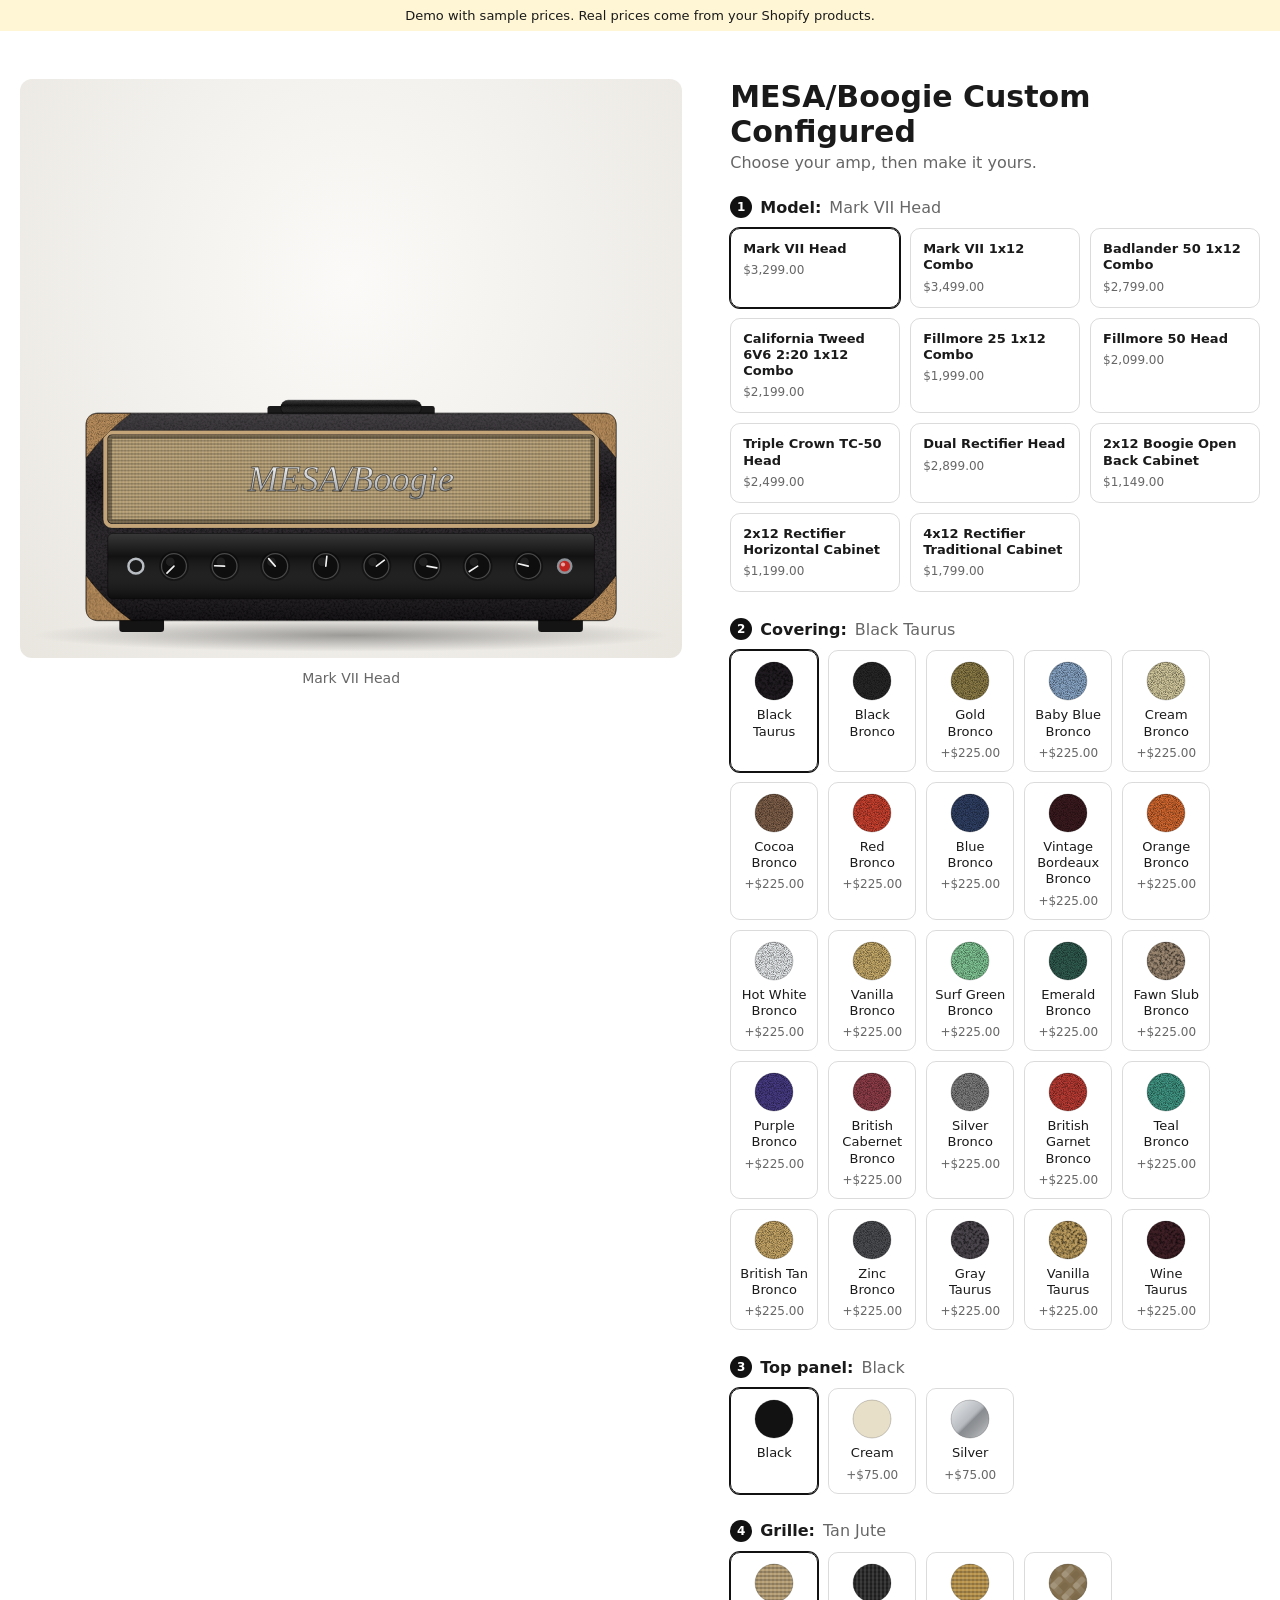
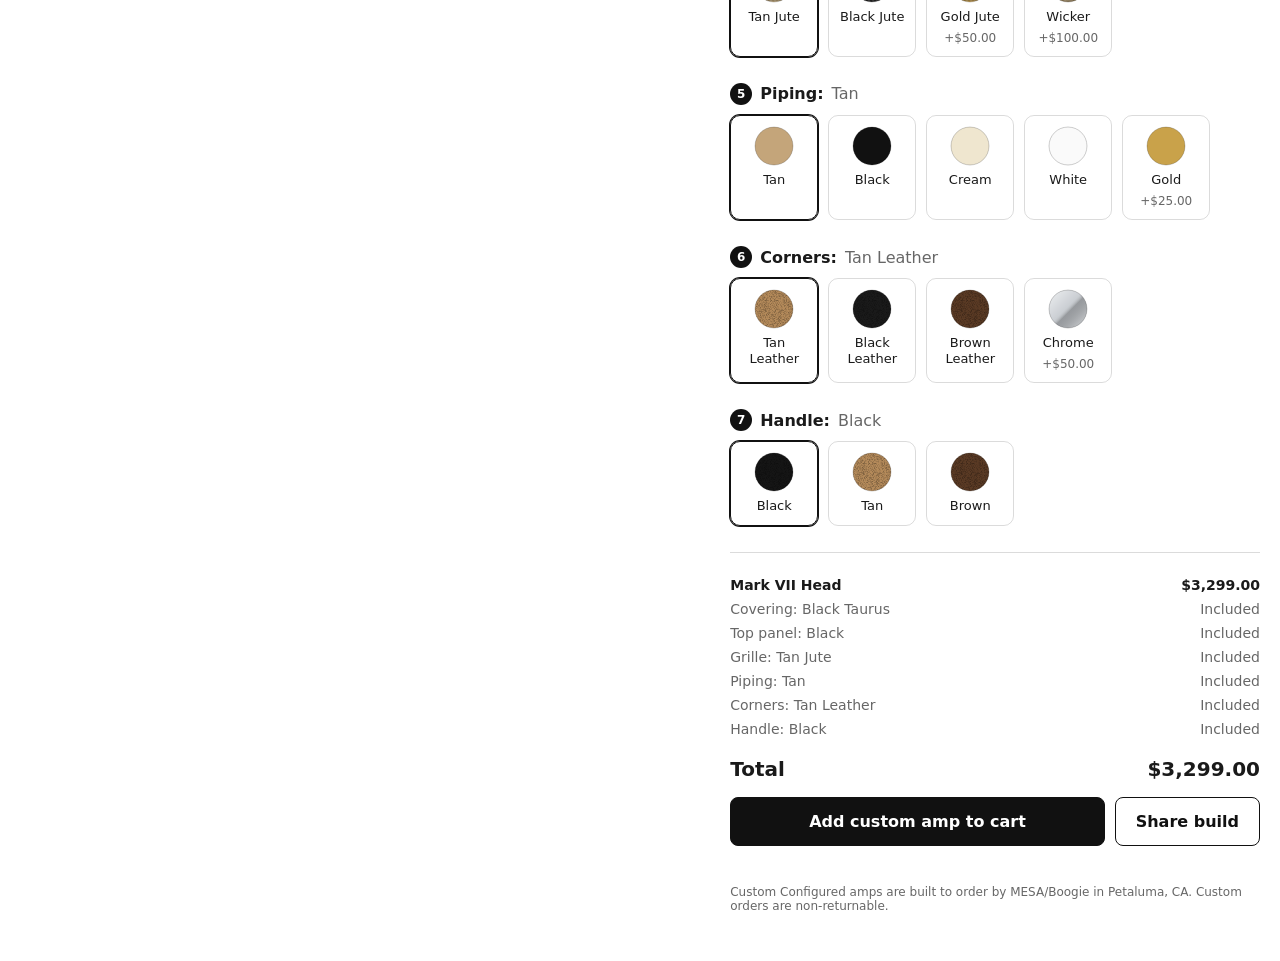
==== commit 6fc14033: "Use MESA vinyl covering list in demo Co-Authored-By: Claude Opus 5.5 <noreply@anthropic.com> Claude-" ====
--- a/demo/index.html
+++ b/demo/index.html
@@ -150,7 +150,7 @@
       <p class="gc-fineprint">Custom Configured amps are built to order by MESA/Boogie in Petaluma, CA. Custom orders are non-returnable.</p>
     </div>
   </div>
-  <script type="application/json" data-configurator-config>{"sectionId":"demo","currency":"USD","locale":"en-US","logoText":"MESA/Boogie","logoImage":null,"models":[{"label":"Mark VII Head","format":"head","variantId":101,"price":329900,"thumb":null,"image":null,"isDefault":true},{"label":"Mark VII 1x12 Combo","format":"combo","variantId":102,"price":349900,"thumb":null,"image":null,"isDefault":false},{"label":"Badlander 50 1x12 Combo","format":"combo","variantId":103,"price":279900,"thumb":null,"image":null,"isDefault":false},{"label":"California Tweed 6V6 2:20 1x12 Combo","format":"combo","variantId":104,"price":219900,"thumb":null,"image":null,"isDefault":false},{"label":"Fillmore 25 1x12 Combo","format":"combo","variantId":105,"price":199900,"thumb":null,"image":null,"isDefault":false},{"label":"Fillmore 50 Head","format":"head","variantId":106,"price":209900,"thumb":null,"image":null,"isDefault":false},{"label":"Triple Crown TC-50 Head","format":"head","variantId":107,"price":249900,"thumb":null,"image":null,"isDefault":false},{"label":"Dual Rectifier Head","format":"head","variantId":108,"price":289900,"thumb":null,"image":null,"isDefault":false},{"label":"2x12 Boogie Open Back Cabinet","format":"cab212","variantId":109,"price":114900,"thumb":null,"image":null,"isDefault":false},{"label":"2x12 Rectifier Horizontal Cabinet","format":"cab212","variantId":110,"price":119900,"thumb":null,"image":null,"isDefault":false},{"label":"4x12 Rectifier Traditional Cabinet","format":"cab412","variantId":111,"price":179900,"thumb":null,"image":null,"isDefault":false}],"choices":[{"group":"Covering","slot":"covering","label":"Black Bronco","swatch":"#1c1c1c","texture":"bronco","thumb":null,"image":null,"upchargeVariantId":null,"upchargePrice":0,"isDefault":true},{"group":"Covering","slot":"covering","label":"Black Taurus","swatch":"#161616","texture":"taurus","thumb":null,"image":null,"upchargeVariantId":null,"upchargePrice":0,"isDefault":false},{"group":"Covering","slot":"covering","label":"Vanilla Bronco","swatch":"#e9dcbc","texture":"bronco","thumb":null,"image":null,"upchargeVariantId":112,"upchargePrice":15000,"isDefault":false},{"group":"Covering","slot":"covering","label":"Cocoa Bronco","swatch":"#5a3b2a","texture":"bronco","thumb":null,"image":null,"upchargeVariantId":113,"upchargePrice":15000,"isDefault":false},{"group":"Covering","slot":"covering","label":"Emerald Bronco","swatch":"#1d6a48","texture":"bronco","thumb":null,"image":null,"upchargeVariantId":114,"upchargePrice":15000,"isDefault":false},{"group":"Covering","slot":"covering","label":"Teal Bronco","swatch":"#24797a","texture":"bronco","thumb":null,"image":null,"upchargeVariantId":115,"upchargePrice":15000,"isDefault":false},{"group":"Covering","slot":"covering","label":"Purple Bronco","swatch":"#4b2a6b","texture":"bronco","thumb":null,"image":null,"upchargeVariantId":116,"upchargePrice":15000,"isDefault":false},{"group":"Covering","slot":"covering","label":"Navy Crocodile","swatch":"#1f2a4a","texture":"croc","thumb":null,"image":null,"upchargeVariantId":117,"upchargePrice":25000,"isDefault":false},{"group":"Covering","slot":"covering","label":"Black Crocodile","swatch":"#181818","texture":"croc","thumb":null,"image":null,"upchargeVariantId":118,"upchargePrice":25000,"isDefault":false},{"group":"Covering","slot":"covering","label":"Mahogany Hardwood","swatch":"#7a3b22","texture":"wood","thumb":null,"image":null,"upchargeVariantId":119,"upchargePrice":90000,"isDefault":false},{"group":"Top panel","slot":"panel","label":"Black","swatch":"#121212","texture":"none","thumb":null,"image":null,"upchargeVariantId":null,"upchargePrice":0,"isDefault":true},{"group":"Top panel","slot":"panel","label":"Cream","swatch":"#e8dfc8","texture":"none","thumb":null,"image":null,"upchargeVariantId":120,"upchargePrice":7500,"isDefault":false},{"group":"Top panel","slot":"panel","label":"Silver","swatch":"#b7bbc0","texture":"metal","thumb":null,"image":null,"upchargeVariantId":121,"upchargePrice":7500,"isDefault":false},{"group":"Grille","slot":"grille","label":"Tan Jute","swatch":"#b39c72","texture":"jute","thumb":null,"image":null,"upchargeVariantId":null,"upchargePrice":0,"isDefault":true},{"group":"Grille","slot":"grille","label":"Black Jute","swatch":"#262626","texture":"jute","thumb":null,"image":null,"upchargeVariantId":null,"upchargePrice":0,"isDefault":false},{"group":"Grille","slot":"grille","label":"Gold Jute","swatch":"#b8934a","texture":"jute","thumb":null,"image":null,"upchargeVariantId":122,"upchargePrice":5000,"isDefault":false},{"group":"Grille","slot":"grille","label":"Wicker","swatch":"#c9ab78","texture":"wicker","thumb":null,"image":null,"upchargeVariantId":123,"upchargePrice":10000,"isDefault":false},{"group":"Piping","slot":"piping","label":"Tan","swatch":"#c4a57a","texture":"none","thumb":null,"image":null,"upchargeVariantId":null,"upchargePrice":0,"isDefault":true},{"group":"Piping","slot":"piping","label":"Black","swatch":"#111111","texture":"none","thumb":null,"image":null,"upchargeVariantId":null,"upchargePrice":0,"isDefault":false},{"group":"Piping","slot":"piping","label":"Cream","swatch":"#efe6cf","texture":"none","thumb":null,"image":null,"upchargeVariantId":null,"upchargePrice":0,"isDefault":false},{"group":"Piping","slot":"piping","label":"White","swatch":"#fafafa","texture":"none","thumb":null,"image":null,"upchargeVariantId":null,"upchargePrice":0,"isDefault":false},{"group":"Piping","slot":"piping","label":"Gold","swatch":"#c9a24a","texture":"none","thumb":null,"image":null,"upchargeVariantId":124,"upchargePrice":2500,"isDefault":false},{"group":"Corners","slot":"corners","label":"Tan Leather","swatch":"#b48a5a","texture":"leather","thumb":null,"image":null,"upchargeVariantId":null,"upchargePrice":0,"isDefault":true},{"group":"Corners","slot":"corners","label":"Black Leather","swatch":"#1a1a1a","texture":"leather","thumb":null,"image":null,"upchargeVariantId":null,"upchargePrice":0,"isDefault":false},{"group":"Corners","slot":"corners","label":"Brown Leather","swatch":"#5a3a24","texture":"leather","thumb":null,"image":null,"upchargeVariantId":null,"upchargePrice":0,"isDefault":false},{"group":"Corners","slot":"corners","label":"Chrome","swatch":"#c9cdd2","texture":"metal","thumb":null,"image":null,"upchargeVariantId":125,"upchargePrice":5000,"isDefault":false},{"group":"Handle","slot":"handle","label":"Black","swatch":"#151515","texture":"leather","thumb":null,"image":null,"upchargeVariantId":null,"upchargePrice":0,"isDefault":true},{"group":"Handle","slot":"handle","label":"Tan","swatch":"#b48a5a","texture":"leather","thumb":null,"image":null,"upchargeVariantId":null,"upchargePrice":0,"isDefault":false},{"group":"Handle","slot":"handle","label":"Brown","swatch":"#5a3a24","texture":"leather","thumb":null,"image":null,"upchargeVariantId":null,"upchargePrice":0,"isDefault":false}]}</script>
+  <script type="application/json" data-configurator-config>{"sectionId":"demo","currency":"USD","locale":"en-US","logoText":"MESA/Boogie","logoImage":null,"models":[{"label":"Mark VII Head","format":"head","variantId":101,"price":329900,"thumb":null,"image":null,"isDefault":true},{"label":"Mark VII 1x12 Combo","format":"combo","variantId":102,"price":349900,"thumb":null,"image":null,"isDefault":false},{"label":"Badlander 50 1x12 Combo","format":"combo","variantId":103,"price":279900,"thumb":null,"image":null,"isDefault":false},{"label":"California Tweed 6V6 2:20 1x12 Combo","format":"combo","variantId":104,"price":219900,"thumb":null,"image":null,"isDefault":false},{"label":"Fillmore 25 1x12 Combo","format":"combo","variantId":105,"price":199900,"thumb":null,"image":null,"isDefault":false},{"label":"Fillmore 50 Head","format":"head","variantId":106,"price":209900,"thumb":null,"image":null,"isDefault":false},{"label":"Triple Crown TC-50 Head","format":"head","variantId":107,"price":249900,"thumb":null,"image":null,"isDefault":false},{"label":"Dual Rectifier Head","format":"head","variantId":108,"price":289900,"thumb":null,"image":null,"isDefault":false},{"label":"2x12 Boogie Open Back Cabinet","format":"cab212","variantId":109,"price":114900,"thumb":null,"image":null,"isDefault":false},{"label":"2x12 Rectifier Horizontal Cabinet","format":"cab212","variantId":110,"price":119900,"thumb":null,"image":null,"isDefault":false},{"label":"4x12 Rectifier Traditional Cabinet","format":"cab412","variantId":111,"price":179900,"thumb":null,"image":null,"isDefault":false}],"choices":[{"group":"Covering","slot":"covering","label":"Black Taurus","swatch":"#1f1b20","texture":"taurus","thumb":null,"image":null,"upchargeVariantId":null,"upchargePrice":0,"isDefault":true},{"group":"Covering","slot":"covering","label":"Black Bronco","swatch":"#262626","texture":"bronco","thumb":null,"image":null,"upchargeVariantId":null,"upchargePrice":0,"isDefault":false},{"group":"Covering","slot":"covering","label":"Gold Bronco","swatch":"#8a7a45","texture":"bronco","thumb":null,"image":null,"upchargeVariantId":112,"upchargePrice":22500,"isDefault":false},{"group":"Covering","slot":"covering","label":"Baby Blue Bronco","swatch":"#86a3c4","texture":"bronco","thumb":null,"image":null,"upchargeVariantId":113,"upchargePrice":22500,"isDefault":false},{"group":"Covering","slot":"covering","label":"Cream Bronco","swatch":"#cfc59a","texture":"bronco","thumb":null,"image":null,"upchargeVariantId":114,"upchargePrice":22500,"isDefault":false},{"group":"Covering","slot":"covering","label":"Cocoa Bronco","swatch":"#7d5e48","texture":"bronco","thumb":null,"image":null,"upchargeVariantId":115,"upchargePrice":22500,"isDefault":false},{"group":"Covering","slot":"covering","label":"Red Bronco","swatch":"#c8402e","texture":"bronco","thumb":null,"image":null,"upchargeVariantId":116,"upchargePrice":22500,"isDefault":false},{"group":"Covering","slot":"covering","label":"Blue Bronco","swatch":"#2f3f63","texture":"bronco","thumb":null,"image":null,"upchargeVariantId":117,"upchargePrice":22500,"isDefault":false},{"group":"Covering","slot":"covering","label":"Vintage Bordeaux Bronco","swatch":"#3a1a1e","texture":"bronco","thumb":null,"image":null,"upchargeVariantId":118,"upchargePrice":22500,"isDefault":false},{"group":"Covering","slot":"covering","label":"Orange Bronco","swatch":"#d0662e","texture":"bronco","thumb":null,"image":null,"upchargeVariantId":119,"upchargePrice":22500,"isDefault":false},{"group":"Covering","slot":"covering","label":"Hot White Bronco","swatch":"#e3e6e8","texture":"bronco","thumb":null,"image":null,"upchargeVariantId":120,"upchargePrice":22500,"isDefault":false},{"group":"Covering","slot":"covering","label":"Vanilla Bronco","swatch":"#c4a868","texture":"bronco","thumb":null,"image":null,"upchargeVariantId":121,"upchargePrice":22500,"isDefault":false},{"group":"Covering","slot":"covering","label":"Surf Green Bronco","swatch":"#7fc493","texture":"bronco","thumb":null,"image":null,"upchargeVariantId":122,"upchargePrice":22500,"isDefault":false},{"group":"Covering","slot":"covering","label":"Emerald Bronco","swatch":"#2f5a4e","texture":"bronco","thumb":null,"image":null,"upchargeVariantId":123,"upchargePrice":22500,"isDefault":false},{"group":"Covering","slot":"covering","label":"Fawn Slub Bronco","swatch":"#9a8670","texture":"taurus","thumb":null,"image":null,"upchargeVariantId":124,"upchargePrice":22500,"isDefault":false},{"group":"Covering","slot":"covering","label":"Purple Bronco","swatch":"#463a82","texture":"bronco","thumb":null,"image":null,"upchargeVariantId":125,"upchargePrice":22500,"isDefault":false},{"group":"Covering","slot":"covering","label":"British Cabernet Bronco","swatch":"#8e3d48","texture":"bronco","thumb":null,"image":null,"upchargeVariantId":126,"upchargePrice":22500,"isDefault":false},{"group":"Covering","slot":"covering","label":"Silver Bronco","swatch":"#7b7b7b","texture":"bronco","thumb":null,"image":null,"upchargeVariantId":127,"upchargePrice":22500,"isDefault":false},{"group":"Covering","slot":"covering","label":"British Garnet Bronco","swatch":"#b83a32","texture":"bronco","thumb":null,"image":null,"upchargeVariantId":128,"upchargePrice":22500,"isDefault":false},{"group":"Covering","slot":"covering","label":"Teal Bronco","swatch":"#3f9482","texture":"bronco","thumb":null,"image":null,"upchargeVariantId":129,"upchargePrice":22500,"isDefault":false},{"group":"Covering","slot":"covering","label":"British Tan Bronco","swatch":"#c4a465","texture":"bronco","thumb":null,"image":null,"upchargeVariantId":130,"upchargePrice":22500,"isDefault":false},{"group":"Covering","slot":"covering","label":"Zinc Bronco","swatch":"#4a4c50","texture":"bronco","thumb":null,"image":null,"upchargeVariantId":131,"upchargePrice":22500,"isDefault":false},{"group":"Covering","slot":"covering","label":"Gray Taurus","swatch":"#4a454c","texture":"taurus","thumb":null,"image":null,"upchargeVariantId":132,"upchargePrice":22500,"isDefault":false},{"group":"Covering","slot":"covering","label":"Vanilla Taurus","swatch":"#b99a5c","texture":"taurus","thumb":null,"image":null,"upchargeVariantId":133,"upchargePrice":22500,"isDefault":false},{"group":"Covering","slot":"covering","label":"Wine Taurus","swatch":"#3e1f26","texture":"taurus","thumb":null,"image":null,"upchargeVariantId":134,"upchargePrice":22500,"isDefault":false},{"group":"Top panel","slot":"panel","label":"Black","swatch":"#121212","texture":"none","thumb":null,"image":null,"upchargeVariantId":null,"upchargePrice":0,"isDefault":true},{"group":"Top panel","slot":"panel","label":"Cream","swatch":"#e8dfc8","texture":"none","thumb":null,"image":null,"upchargeVariantId":135,"upchargePrice":7500,"isDefault":false},{"group":"Top panel","slot":"panel","label":"Silver","swatch":"#b7bbc0","texture":"metal","thumb":null,"image":null,"upchargeVariantId":136,"upchargePrice":7500,"isDefault":false},{"group":"Grille","slot":"grille","label":"Tan Jute","swatch":"#b39c72","texture":"jute","thumb":null,"image":null,"upchargeVariantId":null,"upchargePrice":0,"isDefault":true},{"group":"Grille","slot":"grille","label":"Black Jute","swatch":"#262626","texture":"jute","thumb":null,"image":null,"upchargeVariantId":null,"upchargePrice":0,"isDefault":false},{"group":"Grille","slot":"grille","label":"Gold Jute","swatch":"#b8934a","texture":"jute","thumb":null,"image":null,"upchargeVariantId":137,"upchargePrice":5000,"isDefault":false},{"group":"Grille","slot":"grille","label":"Wicker","swatch":"#c9ab78","texture":"wicker","thumb":null,"image":null,"upchargeVariantId":138,"upchargePrice":10000,"isDefault":false},{"group":"Piping","slot":"piping","label":"Tan","swatch":"#c4a57a","texture":"none","thumb":null,"image":null,"upchargeVariantId":null,"upchargePrice":0,"isDefault":true},{"group":"Piping","slot":"piping","label":"Black","swatch":"#111111","texture":"none","thumb":null,"image":null,"upchargeVariantId":null,"upchargePrice":0,"isDefault":false},{"group":"Piping","slot":"piping","label":"Cream","swatch":"#efe6cf","texture":"none","thumb":null,"image":null,"upchargeVariantId":null,"upchargePrice":0,"isDefault":false},{"group":"Piping","slot":"piping","label":"White","swatch":"#fafafa","texture":"none","thumb":null,"image":null,"upchargeVariantId":null,"upchargePrice":0,"isDefault":false},{"group":"Piping","slot":"piping","label":"Gold","swatch":"#c9a24a","texture":"none","thumb":null,"image":null,"upchargeVariantId":139,"upchargePrice":2500,"isDefault":false},{"group":"Corners","slot":"corners","label":"Tan Leather","swatch":"#b48a5a","texture":"leather","thumb":null,"image":null,"upchargeVariantId":null,"upchargePrice":0,"isDefault":true},{"group":"Corners","slot":"corners","label":"Black Leather","swatch":"#1a1a1a","texture":"leather","thumb":null,"image":null,"upchargeVariantId":null,"upchargePrice":0,"isDefault":false},{"group":"Corners","slot":"corners","label":"Brown Leather","swatch":"#5a3a24","texture":"leather","thumb":null,"image":null,"upchargeVariantId":null,"upchargePrice":0,"isDefault":false},{"group":"Corners","slot":"corners","label":"Chrome","swatch":"#c9cdd2","texture":"metal","thumb":null,"image":null,"upchargeVariantId":140,"upchargePrice":5000,"isDefault":false},{"group":"Handle","slot":"handle","label":"Black","swatch":"#151515","texture":"leather","thumb":null,"image":null,"upchargeVariantId":null,"upchargePrice":0,"isDefault":true},{"group":"Handle","slot":"handle","label":"Tan","swatch":"#b48a5a","texture":"leather","thumb":null,"image":null,"upchargeVariantId":null,"upchargePrice":0,"isDefault":false},{"group":"Handle","slot":"handle","label":"Brown","swatch":"#5a3a24","texture":"leather","thumb":null,"image":null,"upchargeVariantId":null,"upchargePrice":0,"isDefault":false}]}</script>
 </section>
 <script>/*
  * MESA/Boogie Custom Amp Configurator for Shopify
@@ -595,7 +595,9 @@
         if (g.isModel || active.indexOf(g) !== -1) params.set(g.key, self.selection[g.key].key);
         else params.delete(g.key);
       });
-      window.history.replaceState(null, '', window.location.pathname + '?' + params.toString() + window.location.hash);
+      try {
+        window.history.replaceState(null, '', window.location.pathname + '?' + params.toString() + window.location.hash);
+      } catch (e) { /* some embedded views block URL changes */ }
     }
   };
 
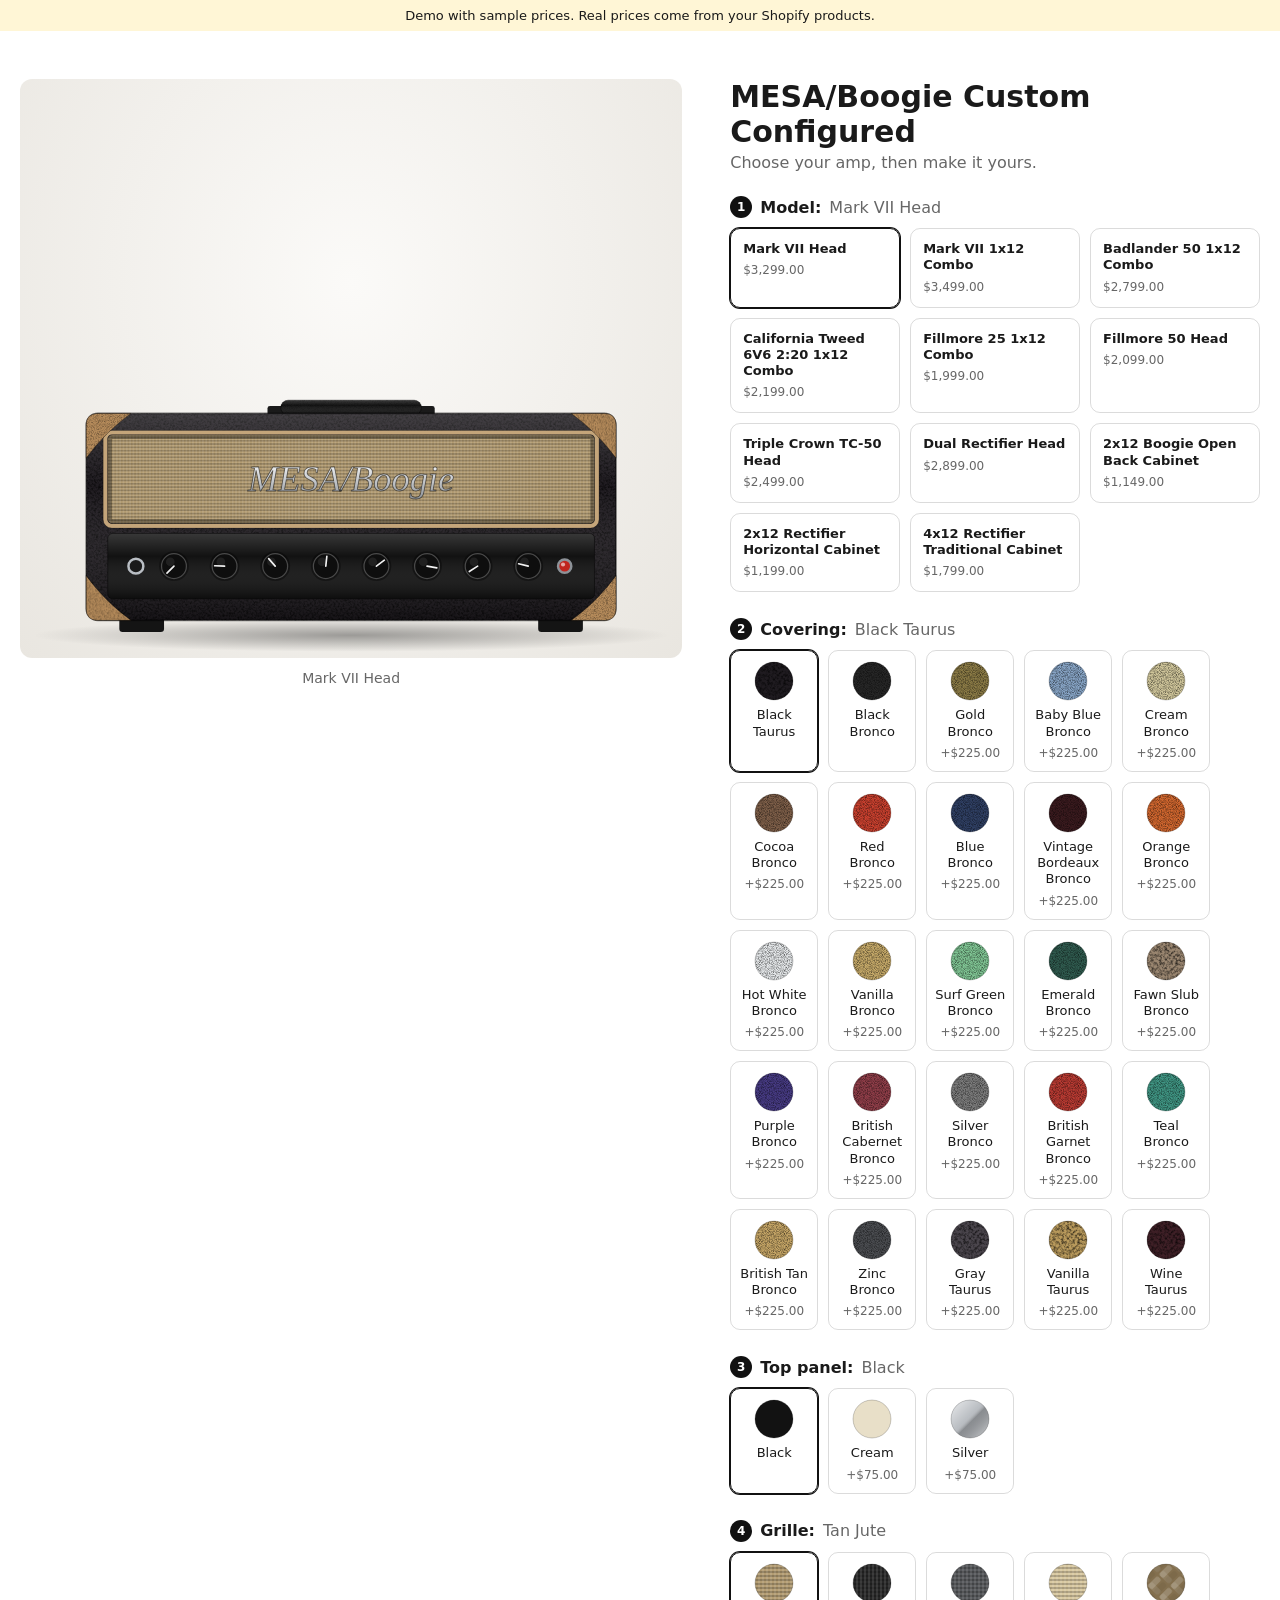
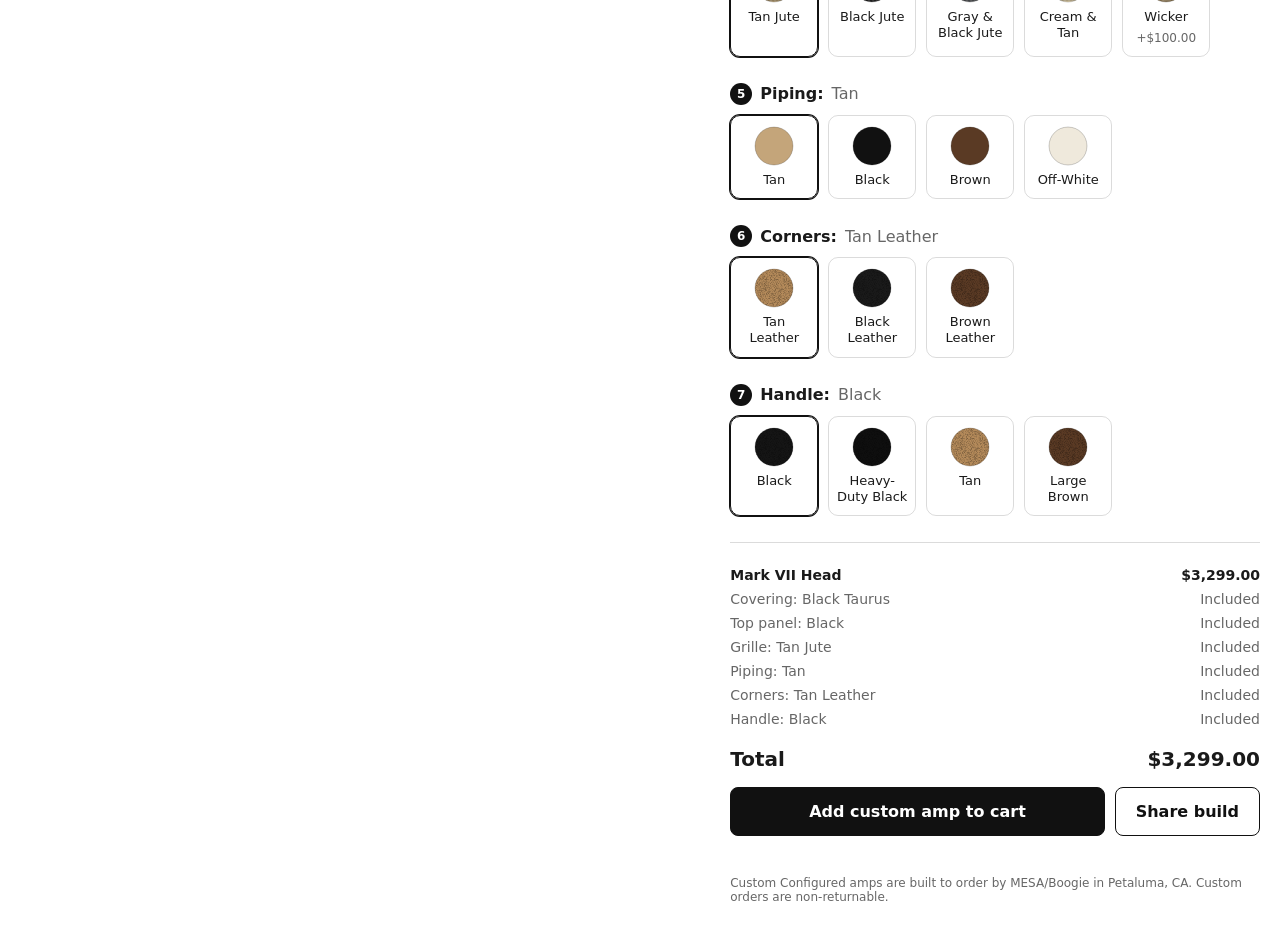
==== commit ef04b138: "Use grille, piping, corner and handle options from MESA listings Co-Authored-By: Claude Opus 5.5 <no" ====
--- a/demo/index.html
+++ b/demo/index.html
@@ -150,7 +150,7 @@
       <p class="gc-fineprint">Custom Configured amps are built to order by MESA/Boogie in Petaluma, CA. Custom orders are non-returnable.</p>
     </div>
   </div>
-  <script type="application/json" data-configurator-config>{"sectionId":"demo","currency":"USD","locale":"en-US","logoText":"MESA/Boogie","logoImage":null,"models":[{"label":"Mark VII Head","format":"head","variantId":101,"price":329900,"thumb":null,"image":null,"isDefault":true},{"label":"Mark VII 1x12 Combo","format":"combo","variantId":102,"price":349900,"thumb":null,"image":null,"isDefault":false},{"label":"Badlander 50 1x12 Combo","format":"combo","variantId":103,"price":279900,"thumb":null,"image":null,"isDefault":false},{"label":"California Tweed 6V6 2:20 1x12 Combo","format":"combo","variantId":104,"price":219900,"thumb":null,"image":null,"isDefault":false},{"label":"Fillmore 25 1x12 Combo","format":"combo","variantId":105,"price":199900,"thumb":null,"image":null,"isDefault":false},{"label":"Fillmore 50 Head","format":"head","variantId":106,"price":209900,"thumb":null,"image":null,"isDefault":false},{"label":"Triple Crown TC-50 Head","format":"head","variantId":107,"price":249900,"thumb":null,"image":null,"isDefault":false},{"label":"Dual Rectifier Head","format":"head","variantId":108,"price":289900,"thumb":null,"image":null,"isDefault":false},{"label":"2x12 Boogie Open Back Cabinet","format":"cab212","variantId":109,"price":114900,"thumb":null,"image":null,"isDefault":false},{"label":"2x12 Rectifier Horizontal Cabinet","format":"cab212","variantId":110,"price":119900,"thumb":null,"image":null,"isDefault":false},{"label":"4x12 Rectifier Traditional Cabinet","format":"cab412","variantId":111,"price":179900,"thumb":null,"image":null,"isDefault":false}],"choices":[{"group":"Covering","slot":"covering","label":"Black Taurus","swatch":"#1f1b20","texture":"taurus","thumb":null,"image":null,"upchargeVariantId":null,"upchargePrice":0,"isDefault":true},{"group":"Covering","slot":"covering","label":"Black Bronco","swatch":"#262626","texture":"bronco","thumb":null,"image":null,"upchargeVariantId":null,"upchargePrice":0,"isDefault":false},{"group":"Covering","slot":"covering","label":"Gold Bronco","swatch":"#8a7a45","texture":"bronco","thumb":null,"image":null,"upchargeVariantId":112,"upchargePrice":22500,"isDefault":false},{"group":"Covering","slot":"covering","label":"Baby Blue Bronco","swatch":"#86a3c4","texture":"bronco","thumb":null,"image":null,"upchargeVariantId":113,"upchargePrice":22500,"isDefault":false},{"group":"Covering","slot":"covering","label":"Cream Bronco","swatch":"#cfc59a","texture":"bronco","thumb":null,"image":null,"upchargeVariantId":114,"upchargePrice":22500,"isDefault":false},{"group":"Covering","slot":"covering","label":"Cocoa Bronco","swatch":"#7d5e48","texture":"bronco","thumb":null,"image":null,"upchargeVariantId":115,"upchargePrice":22500,"isDefault":false},{"group":"Covering","slot":"covering","label":"Red Bronco","swatch":"#c8402e","texture":"bronco","thumb":null,"image":null,"upchargeVariantId":116,"upchargePrice":22500,"isDefault":false},{"group":"Covering","slot":"covering","label":"Blue Bronco","swatch":"#2f3f63","texture":"bronco","thumb":null,"image":null,"upchargeVariantId":117,"upchargePrice":22500,"isDefault":false},{"group":"Covering","slot":"covering","label":"Vintage Bordeaux Bronco","swatch":"#3a1a1e","texture":"bronco","thumb":null,"image":null,"upchargeVariantId":118,"upchargePrice":22500,"isDefault":false},{"group":"Covering","slot":"covering","label":"Orange Bronco","swatch":"#d0662e","texture":"bronco","thumb":null,"image":null,"upchargeVariantId":119,"upchargePrice":22500,"isDefault":false},{"group":"Covering","slot":"covering","label":"Hot White Bronco","swatch":"#e3e6e8","texture":"bronco","thumb":null,"image":null,"upchargeVariantId":120,"upchargePrice":22500,"isDefault":false},{"group":"Covering","slot":"covering","label":"Vanilla Bronco","swatch":"#c4a868","texture":"bronco","thumb":null,"image":null,"upchargeVariantId":121,"upchargePrice":22500,"isDefault":false},{"group":"Covering","slot":"covering","label":"Surf Green Bronco","swatch":"#7fc493","texture":"bronco","thumb":null,"image":null,"upchargeVariantId":122,"upchargePrice":22500,"isDefault":false},{"group":"Covering","slot":"covering","label":"Emerald Bronco","swatch":"#2f5a4e","texture":"bronco","thumb":null,"image":null,"upchargeVariantId":123,"upchargePrice":22500,"isDefault":false},{"group":"Covering","slot":"covering","label":"Fawn Slub Bronco","swatch":"#9a8670","texture":"taurus","thumb":null,"image":null,"upchargeVariantId":124,"upchargePrice":22500,"isDefault":false},{"group":"Covering","slot":"covering","label":"Purple Bronco","swatch":"#463a82","texture":"bronco","thumb":null,"image":null,"upchargeVariantId":125,"upchargePrice":22500,"isDefault":false},{"group":"Covering","slot":"covering","label":"British Cabernet Bronco","swatch":"#8e3d48","texture":"bronco","thumb":null,"image":null,"upchargeVariantId":126,"upchargePrice":22500,"isDefault":false},{"group":"Covering","slot":"covering","label":"Silver Bronco","swatch":"#7b7b7b","texture":"bronco","thumb":null,"image":null,"upchargeVariantId":127,"upchargePrice":22500,"isDefault":false},{"group":"Covering","slot":"covering","label":"British Garnet Bronco","swatch":"#b83a32","texture":"bronco","thumb":null,"image":null,"upchargeVariantId":128,"upchargePrice":22500,"isDefault":false},{"group":"Covering","slot":"covering","label":"Teal Bronco","swatch":"#3f9482","texture":"bronco","thumb":null,"image":null,"upchargeVariantId":129,"upchargePrice":22500,"isDefault":false},{"group":"Covering","slot":"covering","label":"British Tan Bronco","swatch":"#c4a465","texture":"bronco","thumb":null,"image":null,"upchargeVariantId":130,"upchargePrice":22500,"isDefault":false},{"group":"Covering","slot":"covering","label":"Zinc Bronco","swatch":"#4a4c50","texture":"bronco","thumb":null,"image":null,"upchargeVariantId":131,"upchargePrice":22500,"isDefault":false},{"group":"Covering","slot":"covering","label":"Gray Taurus","swatch":"#4a454c","texture":"taurus","thumb":null,"image":null,"upchargeVariantId":132,"upchargePrice":22500,"isDefault":false},{"group":"Covering","slot":"covering","label":"Vanilla Taurus","swatch":"#b99a5c","texture":"taurus","thumb":null,"image":null,"upchargeVariantId":133,"upchargePrice":22500,"isDefault":false},{"group":"Covering","slot":"covering","label":"Wine Taurus","swatch":"#3e1f26","texture":"taurus","thumb":null,"image":null,"upchargeVariantId":134,"upchargePrice":22500,"isDefault":false},{"group":"Top panel","slot":"panel","label":"Black","swatch":"#121212","texture":"none","thumb":null,"image":null,"upchargeVariantId":null,"upchargePrice":0,"isDefault":true},{"group":"Top panel","slot":"panel","label":"Cream","swatch":"#e8dfc8","texture":"none","thumb":null,"image":null,"upchargeVariantId":135,"upchargePrice":7500,"isDefault":false},{"group":"Top panel","slot":"panel","label":"Silver","swatch":"#b7bbc0","texture":"metal","thumb":null,"image":null,"upchargeVariantId":136,"upchargePrice":7500,"isDefault":false},{"group":"Grille","slot":"grille","label":"Tan Jute","swatch":"#b39c72","texture":"jute","thumb":null,"image":null,"upchargeVariantId":null,"upchargePrice":0,"isDefault":true},{"group":"Grille","slot":"grille","label":"Black Jute","swatch":"#262626","texture":"jute","thumb":null,"image":null,"upchargeVariantId":null,"upchargePrice":0,"isDefault":false},{"group":"Grille","slot":"grille","label":"Gold Jute","swatch":"#b8934a","texture":"jute","thumb":null,"image":null,"upchargeVariantId":137,"upchargePrice":5000,"isDefault":false},{"group":"Grille","slot":"grille","label":"Wicker","swatch":"#c9ab78","texture":"wicker","thumb":null,"image":null,"upchargeVariantId":138,"upchargePrice":10000,"isDefault":false},{"group":"Piping","slot":"piping","label":"Tan","swatch":"#c4a57a","texture":"none","thumb":null,"image":null,"upchargeVariantId":null,"upchargePrice":0,"isDefault":true},{"group":"Piping","slot":"piping","label":"Black","swatch":"#111111","texture":"none","thumb":null,"image":null,"upchargeVariantId":null,"upchargePrice":0,"isDefault":false},{"group":"Piping","slot":"piping","label":"Cream","swatch":"#efe6cf","texture":"none","thumb":null,"image":null,"upchargeVariantId":null,"upchargePrice":0,"isDefault":false},{"group":"Piping","slot":"piping","label":"White","swatch":"#fafafa","texture":"none","thumb":null,"image":null,"upchargeVariantId":null,"upchargePrice":0,"isDefault":false},{"group":"Piping","slot":"piping","label":"Gold","swatch":"#c9a24a","texture":"none","thumb":null,"image":null,"upchargeVariantId":139,"upchargePrice":2500,"isDefault":false},{"group":"Corners","slot":"corners","label":"Tan Leather","swatch":"#b48a5a","texture":"leather","thumb":null,"image":null,"upchargeVariantId":null,"upchargePrice":0,"isDefault":true},{"group":"Corners","slot":"corners","label":"Black Leather","swatch":"#1a1a1a","texture":"leather","thumb":null,"image":null,"upchargeVariantId":null,"upchargePrice":0,"isDefault":false},{"group":"Corners","slot":"corners","label":"Brown Leather","swatch":"#5a3a24","texture":"leather","thumb":null,"image":null,"upchargeVariantId":null,"upchargePrice":0,"isDefault":false},{"group":"Corners","slot":"corners","label":"Chrome","swatch":"#c9cdd2","texture":"metal","thumb":null,"image":null,"upchargeVariantId":140,"upchargePrice":5000,"isDefault":false},{"group":"Handle","slot":"handle","label":"Black","swatch":"#151515","texture":"leather","thumb":null,"image":null,"upchargeVariantId":null,"upchargePrice":0,"isDefault":true},{"group":"Handle","slot":"handle","label":"Tan","swatch":"#b48a5a","texture":"leather","thumb":null,"image":null,"upchargeVariantId":null,"upchargePrice":0,"isDefault":false},{"group":"Handle","slot":"handle","label":"Brown","swatch":"#5a3a24","texture":"leather","thumb":null,"image":null,"upchargeVariantId":null,"upchargePrice":0,"isDefault":false}]}</script>
+  <script type="application/json" data-configurator-config>{"sectionId":"demo","currency":"USD","locale":"en-US","logoText":"MESA/Boogie","logoImage":null,"models":[{"label":"Mark VII Head","format":"head","variantId":101,"price":329900,"thumb":null,"image":null,"isDefault":true},{"label":"Mark VII 1x12 Combo","format":"combo","variantId":102,"price":349900,"thumb":null,"image":null,"isDefault":false},{"label":"Badlander 50 1x12 Combo","format":"combo","variantId":103,"price":279900,"thumb":null,"image":null,"isDefault":false},{"label":"California Tweed 6V6 2:20 1x12 Combo","format":"combo","variantId":104,"price":219900,"thumb":null,"image":null,"isDefault":false},{"label":"Fillmore 25 1x12 Combo","format":"combo","variantId":105,"price":199900,"thumb":null,"image":null,"isDefault":false},{"label":"Fillmore 50 Head","format":"head","variantId":106,"price":209900,"thumb":null,"image":null,"isDefault":false},{"label":"Triple Crown TC-50 Head","format":"head","variantId":107,"price":249900,"thumb":null,"image":null,"isDefault":false},{"label":"Dual Rectifier Head","format":"head","variantId":108,"price":289900,"thumb":null,"image":null,"isDefault":false},{"label":"2x12 Boogie Open Back Cabinet","format":"cab212","variantId":109,"price":114900,"thumb":null,"image":null,"isDefault":false},{"label":"2x12 Rectifier Horizontal Cabinet","format":"cab212","variantId":110,"price":119900,"thumb":null,"image":null,"isDefault":false},{"label":"4x12 Rectifier Traditional Cabinet","format":"cab412","variantId":111,"price":179900,"thumb":null,"image":null,"isDefault":false}],"choices":[{"group":"Covering","slot":"covering","label":"Black Taurus","swatch":"#1f1b20","texture":"taurus","thumb":null,"image":null,"upchargeVariantId":null,"upchargePrice":0,"isDefault":true},{"group":"Covering","slot":"covering","label":"Black Bronco","swatch":"#262626","texture":"bronco","thumb":null,"image":null,"upchargeVariantId":null,"upchargePrice":0,"isDefault":false},{"group":"Covering","slot":"covering","label":"Gold Bronco","swatch":"#8a7a45","texture":"bronco","thumb":null,"image":null,"upchargeVariantId":112,"upchargePrice":22500,"isDefault":false},{"group":"Covering","slot":"covering","label":"Baby Blue Bronco","swatch":"#86a3c4","texture":"bronco","thumb":null,"image":null,"upchargeVariantId":113,"upchargePrice":22500,"isDefault":false},{"group":"Covering","slot":"covering","label":"Cream Bronco","swatch":"#cfc59a","texture":"bronco","thumb":null,"image":null,"upchargeVariantId":114,"upchargePrice":22500,"isDefault":false},{"group":"Covering","slot":"covering","label":"Cocoa Bronco","swatch":"#7d5e48","texture":"bronco","thumb":null,"image":null,"upchargeVariantId":115,"upchargePrice":22500,"isDefault":false},{"group":"Covering","slot":"covering","label":"Red Bronco","swatch":"#c8402e","texture":"bronco","thumb":null,"image":null,"upchargeVariantId":116,"upchargePrice":22500,"isDefault":false},{"group":"Covering","slot":"covering","label":"Blue Bronco","swatch":"#2f3f63","texture":"bronco","thumb":null,"image":null,"upchargeVariantId":117,"upchargePrice":22500,"isDefault":false},{"group":"Covering","slot":"covering","label":"Vintage Bordeaux Bronco","swatch":"#3a1a1e","texture":"bronco","thumb":null,"image":null,"upchargeVariantId":118,"upchargePrice":22500,"isDefault":false},{"group":"Covering","slot":"covering","label":"Orange Bronco","swatch":"#d0662e","texture":"bronco","thumb":null,"image":null,"upchargeVariantId":119,"upchargePrice":22500,"isDefault":false},{"group":"Covering","slot":"covering","label":"Hot White Bronco","swatch":"#e3e6e8","texture":"bronco","thumb":null,"image":null,"upchargeVariantId":120,"upchargePrice":22500,"isDefault":false},{"group":"Covering","slot":"covering","label":"Vanilla Bronco","swatch":"#c4a868","texture":"bronco","thumb":null,"image":null,"upchargeVariantId":121,"upchargePrice":22500,"isDefault":false},{"group":"Covering","slot":"covering","label":"Surf Green Bronco","swatch":"#7fc493","texture":"bronco","thumb":null,"image":null,"upchargeVariantId":122,"upchargePrice":22500,"isDefault":false},{"group":"Covering","slot":"covering","label":"Emerald Bronco","swatch":"#2f5a4e","texture":"bronco","thumb":null,"image":null,"upchargeVariantId":123,"upchargePrice":22500,"isDefault":false},{"group":"Covering","slot":"covering","label":"Fawn Slub Bronco","swatch":"#9a8670","texture":"taurus","thumb":null,"image":null,"upchargeVariantId":124,"upchargePrice":22500,"isDefault":false},{"group":"Covering","slot":"covering","label":"Purple Bronco","swatch":"#463a82","texture":"bronco","thumb":null,"image":null,"upchargeVariantId":125,"upchargePrice":22500,"isDefault":false},{"group":"Covering","slot":"covering","label":"British Cabernet Bronco","swatch":"#8e3d48","texture":"bronco","thumb":null,"image":null,"upchargeVariantId":126,"upchargePrice":22500,"isDefault":false},{"group":"Covering","slot":"covering","label":"Silver Bronco","swatch":"#7b7b7b","texture":"bronco","thumb":null,"image":null,"upchargeVariantId":127,"upchargePrice":22500,"isDefault":false},{"group":"Covering","slot":"covering","label":"British Garnet Bronco","swatch":"#b83a32","texture":"bronco","thumb":null,"image":null,"upchargeVariantId":128,"upchargePrice":22500,"isDefault":false},{"group":"Covering","slot":"covering","label":"Teal Bronco","swatch":"#3f9482","texture":"bronco","thumb":null,"image":null,"upchargeVariantId":129,"upchargePrice":22500,"isDefault":false},{"group":"Covering","slot":"covering","label":"British Tan Bronco","swatch":"#c4a465","texture":"bronco","thumb":null,"image":null,"upchargeVariantId":130,"upchargePrice":22500,"isDefault":false},{"group":"Covering","slot":"covering","label":"Zinc Bronco","swatch":"#4a4c50","texture":"bronco","thumb":null,"image":null,"upchargeVariantId":131,"upchargePrice":22500,"isDefault":false},{"group":"Covering","slot":"covering","label":"Gray Taurus","swatch":"#4a454c","texture":"taurus","thumb":null,"image":null,"upchargeVariantId":132,"upchargePrice":22500,"isDefault":false},{"group":"Covering","slot":"covering","label":"Vanilla Taurus","swatch":"#b99a5c","texture":"taurus","thumb":null,"image":null,"upchargeVariantId":133,"upchargePrice":22500,"isDefault":false},{"group":"Covering","slot":"covering","label":"Wine Taurus","swatch":"#3e1f26","texture":"taurus","thumb":null,"image":null,"upchargeVariantId":134,"upchargePrice":22500,"isDefault":false},{"group":"Top panel","slot":"panel","label":"Black","swatch":"#121212","texture":"none","thumb":null,"image":null,"upchargeVariantId":null,"upchargePrice":0,"isDefault":true},{"group":"Top panel","slot":"panel","label":"Cream","swatch":"#e8dfc8","texture":"none","thumb":null,"image":null,"upchargeVariantId":135,"upchargePrice":7500,"isDefault":false},{"group":"Top panel","slot":"panel","label":"Silver","swatch":"#b7bbc0","texture":"metal","thumb":null,"image":null,"upchargeVariantId":136,"upchargePrice":7500,"isDefault":false},{"group":"Grille","slot":"grille","label":"Tan Jute","swatch":"#b39c72","texture":"jute","thumb":null,"image":null,"upchargeVariantId":null,"upchargePrice":0,"isDefault":true},{"group":"Grille","slot":"grille","label":"Black Jute","swatch":"#262626","texture":"jute","thumb":null,"image":null,"upchargeVariantId":null,"upchargePrice":0,"isDefault":false},{"group":"Grille","slot":"grille","label":"Gray & Black Jute","swatch":"#55575a","texture":"jute","thumb":null,"image":null,"upchargeVariantId":null,"upchargePrice":0,"isDefault":false},{"group":"Grille","slot":"grille","label":"Cream & Tan","swatch":"#d8c8a0","texture":"jute","thumb":null,"image":null,"upchargeVariantId":null,"upchargePrice":0,"isDefault":false},{"group":"Grille","slot":"grille","label":"Wicker","swatch":"#c9ab78","texture":"wicker","thumb":null,"image":null,"upchargeVariantId":137,"upchargePrice":10000,"isDefault":false},{"group":"Piping","slot":"piping","label":"Tan","swatch":"#c4a57a","texture":"none","thumb":null,"image":null,"upchargeVariantId":null,"upchargePrice":0,"isDefault":true},{"group":"Piping","slot":"piping","label":"Black","swatch":"#111111","texture":"none","thumb":null,"image":null,"upchargeVariantId":null,"upchargePrice":0,"isDefault":false},{"group":"Piping","slot":"piping","label":"Brown","swatch":"#5a3a24","texture":"none","thumb":null,"image":null,"upchargeVariantId":null,"upchargePrice":0,"isDefault":false},{"group":"Piping","slot":"piping","label":"Off-White","swatch":"#efe9dc","texture":"none","thumb":null,"image":null,"upchargeVariantId":null,"upchargePrice":0,"isDefault":false},{"group":"Corners","slot":"corners","label":"Tan Leather","swatch":"#b48a5a","texture":"leather","thumb":null,"image":null,"upchargeVariantId":null,"upchargePrice":0,"isDefault":true},{"group":"Corners","slot":"corners","label":"Black Leather","swatch":"#1a1a1a","texture":"leather","thumb":null,"image":null,"upchargeVariantId":null,"upchargePrice":0,"isDefault":false},{"group":"Corners","slot":"corners","label":"Brown Leather","swatch":"#5a3a24","texture":"leather","thumb":null,"image":null,"upchargeVariantId":null,"upchargePrice":0,"isDefault":false},{"group":"Handle","slot":"handle","label":"Black","swatch":"#151515","texture":"leather","thumb":null,"image":null,"upchargeVariantId":null,"upchargePrice":0,"isDefault":true},{"group":"Handle","slot":"handle","label":"Heavy-Duty Black","swatch":"#0f0f0f","texture":"leather","thumb":null,"image":null,"upchargeVariantId":null,"upchargePrice":0,"isDefault":false},{"group":"Handle","slot":"handle","label":"Tan","swatch":"#b48a5a","texture":"leather","thumb":null,"image":null,"upchargeVariantId":null,"upchargePrice":0,"isDefault":false},{"group":"Handle","slot":"handle","label":"Large Brown","swatch":"#5a3a24","texture":"leather","thumb":null,"image":null,"upchargeVariantId":null,"upchargePrice":0,"isDefault":false}]}</script>
 </section>
 <script>/*
  * MESA/Boogie Custom Amp Configurator for Shopify
